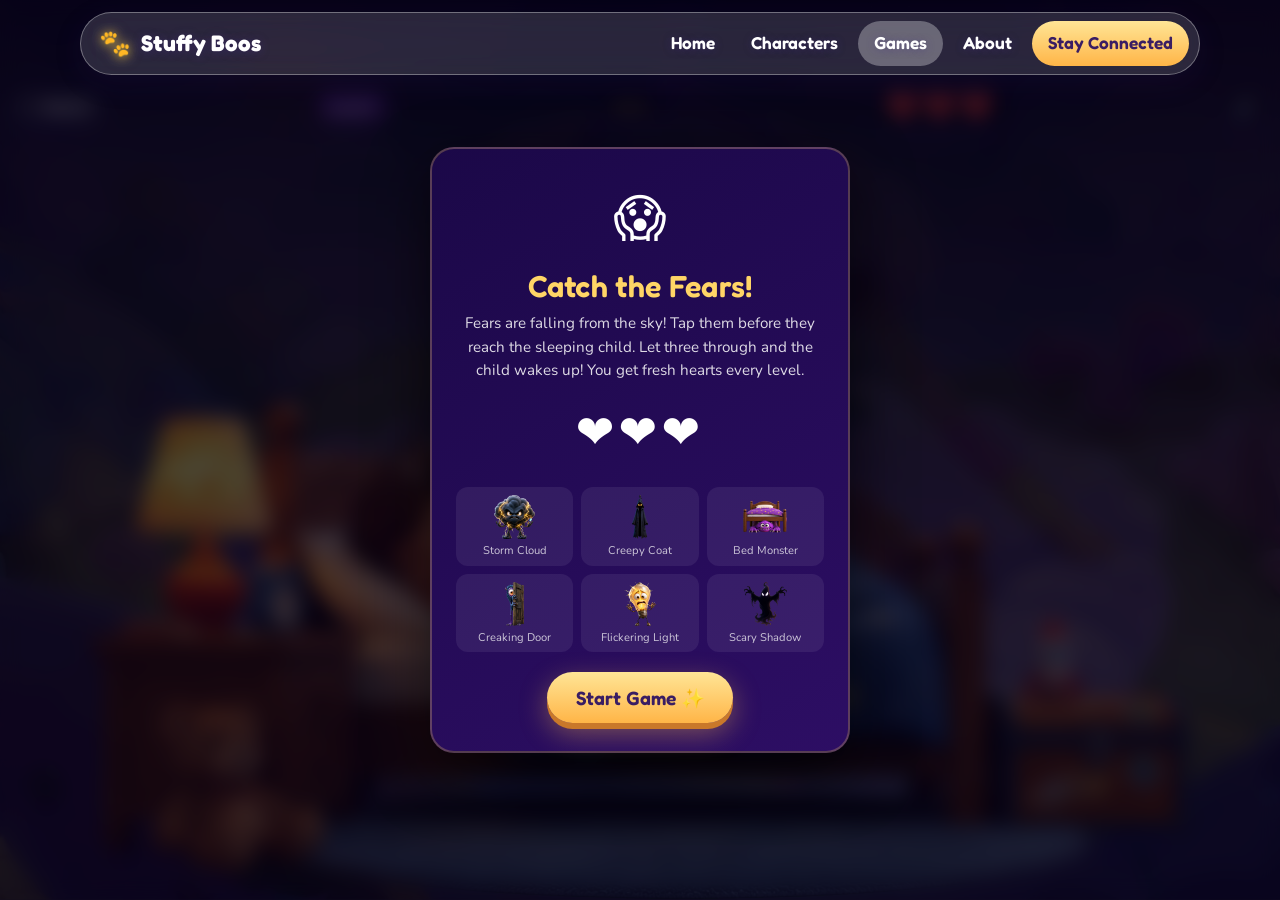
==== catch-the-fears.html @ f47511dc "initial commit" ====
<!doctype html>
<html lang="en">
<head>
  <meta charset="utf-8">
  <meta name="viewport" content="width=device-width, initial-scale=1">
  <title>Catch the Fears — The Stuffy Boos</title>
  <meta name="description" content="Fears are falling from the sky! Tap them before they land on the sleeping child. Five levels of increasing danger — can you protect the child all night?">
  <link rel="preconnect" href="https://fonts.googleapis.com">
  <link rel="preconnect" href="https://fonts.gstatic.com" crossorigin>
  <link href="https://fonts.googleapis.com/css2?family=Fredoka:wght@400;600;700&family=Nunito:wght@400;600;700&display=swap" rel="stylesheet">
  <link rel="stylesheet" href="css/styles.css">
  <style>
  /* ── Game Layout ──────────────────────────────────────────── */
  body.game-page { overflow: hidden; }

  .fear-game {
    position: fixed;
    inset: 0;
    overflow: hidden;
    background: #060016;
    touch-action: none;
    user-select: none;
  }

  /* ── Night-sky background ─────────────────────────────────── */
  .fg-bg {
    position: absolute;
    inset: 0;
    background-image: url('images/pillow-patch-hq.jpg');
    background-size: cover;
    background-position: center bottom;
    opacity: .55;
    z-index: 0;
  }

  .fg-tint {
    position: absolute;
    inset: 0;
    background: linear-gradient(to bottom,
      rgba(6,0,22,.90) 0%,
      rgba(6,0,22,.55) 45%,
      rgba(6,0,22,.20) 70%,
      rgba(6,0,22,.00) 100%);
    z-index: 1;
  }

  /* ── Starfield ────────────────────────────────────────────── */
  #fg-stars {
    position: absolute;
    inset: 0;
    z-index: 2;
    pointer-events: none;
  }

  /* ── Child bed (bottom of screen) ────────────────────────── */
  .fg-child {
    position: absolute;
    bottom: 0;
    left: 50%;
    transform: translateX(-50%);
    width: 100%;
    max-width: 1100px;
    height: auto;
    z-index: 6;
    pointer-events: none;
    transition: opacity .2s;
  }

  .fg-child.shake {
    animation: childShake .55s ease-out;
  }
  @keyframes childShake {
    0%,100% { transform: translateX(-50%); }
    15%     { transform: translateX(calc(-50% - 9px)); }
    35%     { transform: translateX(calc(-50% + 9px)); }
    55%     { transform: translateX(calc(-50% - 6px)); }
    75%     { transform: translateX(calc(-50% + 4px)); }
  }

  /* ── Fear objects ─────────────────────────────────────────── */
  #fg-field {
    position: absolute;
    inset: 0;
    z-index: 8;
    pointer-events: none; /* children get events */
  }

  .fear-obj {
    position: absolute;
    cursor: pointer;
    pointer-events: auto;
    z-index: 9;
    filter: drop-shadow(0 6px 20px rgba(0,0,0,.7));
    transition: none;
    will-change: transform;
  }

  .fear-obj::after {           /* invisible tap zone a little bigger than the picture: near misses count */
    content: "";
    position: absolute;
    inset: -22px;
  }

  .fear-obj img {
    display: block;
    width: 100%;
    height: 100%;
    object-fit: contain;
    pointer-events: none;
    draggable: false;
  }

  .fear-obj.f-caught {
    animation: fCatch .42s ease-out forwards;
    pointer-events: none;
  }
  .fear-obj.f-missed {
    animation: fMiss  .3s  ease-in  forwards;
    pointer-events: none;
  }

  @keyframes fCatch {
    0%   { transform: var(--tx) scale(1) rotate(0deg); opacity:1; }
    45%  { transform: var(--tx) scale(1.65) rotate(18deg); opacity:1; }
    100% { transform: var(--tx) scale(0)  rotate(40deg); opacity:0; }
  }
  @keyframes fMiss {
    0%   { opacity:1; transform: var(--tx) scale(1); }
    100% { opacity:0; transform: var(--tx) scale(1.5); }
  }

  /* ── HUD ──────────────────────────────────────────────────── */
  .fg-hud {
    position: absolute;
    top: 4.9rem; left: 0; right: 0; /* just below the site's menu bar, which would otherwise cover it */
    z-index: 20;
    display: flex;
    align-items: center;
    justify-content: space-between;
    gap: 8px;
    padding: 10px 14px;
    pointer-events: none;
  }
  .fg-hud a,
  .fg-hud button { pointer-events: auto; }

  .hud-pill {
    font-family: 'Fredoka', sans-serif;
    font-size: .9rem;
    font-weight: 600;
    padding: 5px 12px;
    border-radius: 20px;
    border: none;
    cursor: pointer;
    display: inline-flex;
    align-items: center;
    gap: 4px;
    white-space: nowrap;
  }

  .hud-back    { background: rgba(255,255,255,.12); color: #fff; text-decoration:none; }
  .hud-level   { background: rgba(93,33,160,.75);   color: #fff; }
  .hud-score   { background: rgba(0,0,0,.45);       color: #ffd566; }
  .hud-lives   { background: rgba(0,0,0,.35);       color: #fff; letter-spacing:2px; font-size:1.75rem; line-height:1; padding:4px 12px; }
  .hud-sound   { background: rgba(0,0,0,.35);       color: #fff; font-size:1.1rem; padding: 4px 10px; }

  /* ── Overlays ─────────────────────────────────────────────── */
  .fg-overlay {
    position: absolute;
    inset: 0;
    z-index: 30;
    display: flex;
    align-items: center;
    justify-content: center;
    background: rgba(6,0,22,.72);
    backdrop-filter: blur(10px);
    -webkit-backdrop-filter: blur(10px);
  }
  .fg-overlay[hidden] { display: none; }

  .fg-card {
    background: linear-gradient(150deg, #1b0848, #2d0e64);
    border: 2px solid rgba(255,213,102,.25);
    border-radius: 24px;
    padding: 1.75rem 1.5rem;
    max-width: 420px;
    width: calc(100% - 2rem);
    text-align: center;
    color: #fff;
    box-shadow: 0 20px 60px rgba(0,0,0,.6);
  }

  .fg-card .big-icon { font-size: 3.2rem; display: block; margin-bottom: .5rem; }
  .fg-card h1, .fg-card h2 {
    font-family: 'Fredoka', sans-serif;
    font-size: 1.9rem;
    color: #ffd566;
    margin-bottom: .6rem;
    line-height: 1.1;
  }
  .fg-card p {
    font-size: .95rem;
    color: rgba(255,255,255,.85);
    line-height: 1.55;
    margin-bottom: .75rem;
  }
  .fg-card .small { font-size: .82rem; color: #c8a8ff; }

  .fg-card .level-tag {
    display: inline-block;
    font-family: 'Fredoka', sans-serif;
    font-size: .85rem;
    letter-spacing: 2px;
    text-transform: uppercase;
    color: #c8a8ff;
    margin-bottom: .35rem;
  }

  .fg-card .countdown {
    display: block;
    font-family: 'Fredoka', sans-serif;
    font-size: 4.5rem;
    color: #ffd566;
    line-height: 1;
    margin-top: .6rem;
    text-shadow: 0 0 30px rgba(255,213,102,.6);
  }

  .fg-card .lives-row {
    font-size: 2.9rem;
    letter-spacing: 4px;
    margin: .5rem 0 1rem;
  }

  /* Fear grid in start screen */
  .fear-grid {
    display: grid;
    grid-template-columns: repeat(3, 1fr);
    gap: 8px;
    margin: .75rem 0 1.25rem;
  }
  .fear-grid-item {
    background: rgba(255,255,255,.07);
    border-radius: 12px;
    padding: 8px 6px;
    display: flex;
    flex-direction: column;
    align-items: center;
    gap: 5px;
  }
  .fear-grid-item img {
    width: 44px;
    height: 44px;
    object-fit: contain;
  }
  .fear-grid-item span {
    font-size: .7rem;
    color: rgba(255,255,255,.75);
    line-height: 1.2;
  }

  /* ── Miss flash ───────────────────────────────────────────── */
  .fg-miss-flash {
    position: absolute;
    inset: 0;
    background: rgba(255,30,30,.28);
    z-index: 25;
    pointer-events: none;
    animation: missFlash .55s ease-out forwards;
  }
  @keyframes missFlash { from { opacity:1; } to { opacity:0; } }

  /* ── Catch sparkle ────────────────────────────────────────── */
  .fg-sparkle {
    position: absolute;
    pointer-events: none;
    z-index: 18;
    font-size: 1.8rem;
    animation: sparkleUp .75s ease-out forwards;
    transform-origin: 50% 50%;
  }
  @keyframes sparkleUp {
    0%   { transform: translate(-50%,-50%) scale(.4); opacity:1; }
    100% { transform: translate(-50%,-230%) scale(1.3); opacity:0; }
  }

  /* ── Score pop ────────────────────────────────────────────── */
  .fg-score-pop {
    position: absolute;
    pointer-events: none;
    z-index: 18;
    font-family: 'Fredoka', sans-serif;
    font-size: 1.4rem;
    font-weight: 700;
    color: #ffd566;
    text-shadow: 0 2px 8px rgba(0,0,0,.7);
    animation: scorePop .7s ease-out forwards;
    transform-origin: 50% 50%;
    white-space: nowrap;
  }
  @keyframes scorePop {
    0%   { transform: translate(-50%,-50%) scale(.6); opacity:1; }
    50%  { transform: translate(-50%,-100%) scale(1.1); opacity:1; }
    100% { transform: translate(-50%,-180%) scale(.9); opacity:0; }
  }

  /* ── Child's speech bubble ────────────────────────────────── */
  .fg-say {
    position: absolute;
    z-index: 12;
    pointer-events: none;
    max-width: min(240px, 60vw);
    padding: 9px 14px;
    border-radius: 18px;
    background: #fff;
    color: #2b1a4a;
    font-family: 'Fredoka', sans-serif;
    font-weight: 600;
    font-size: clamp(.95rem, 2.4vw, 1.2rem);
    line-height: 1.25;
    box-shadow: 0 8px 24px rgba(0,0,0,.45);
    transform: translate(-30%, -100%) scale(.6);
    transform-origin: 30% 100%;
    opacity: 0;
    transition: opacity .2s, transform .25s cubic-bezier(.3,1.6,.5,1);
  }
  .fg-say::after {            /* little tail pointing down at the child */
    content: "";
    position: absolute;
    left: 26%;
    bottom: -8px;
    width: 16px; height: 16px;
    background: inherit;
    transform: rotate(45deg);
  }
  .fg-say.on { opacity: 1; transform: translate(-30%, -100%) scale(1); }
  .fg-say.worried { background: #ffe1e6; color: #7a1030; }

  /* ── Responsive tweaks ────────────────────────────────────── */
  @media (max-width: 480px) {
    .fg-card h1, .fg-card h2 { font-size: 1.55rem; }
    .fear-grid { grid-template-columns: repeat(3,1fr); }
    .hud-lives { font-size: 1.45rem; padding: 3px 9px; }
  }
  </style>
</head>
<body class="home game-page night">
  <a class="skip-link" href="#main">Skip to content</a>

  <header class="site-header">
    <div class="header-inner">
      <a class="logo" href="index.html" aria-label="The Stuffy Boos home">
        <span class="logo-mark" aria-hidden="true">🐾</span>
        Stuffy Boos
      </a>
      <button class="nav-toggle" aria-label="Menu" aria-expanded="false" aria-controls="nav">☰</button>
      <nav class="nav" id="nav" aria-label="Main">
        <a href="index.html">Home</a>
        <a href="characters.html">Characters</a>
        <a href="games.html" aria-current="page">Games</a>
        <a href="about.html">About</a>
        <a href="stay-connected.html" class="nav-cta">Stay Connected</a>
      </nav>
    </div>
  </header>

  <main id="main">
    <div class="fear-game" id="fg" aria-label="Catch the Fears game">

      <!-- Background -->
      <div class="fg-bg" aria-hidden="true"></div>
      <div class="fg-tint" aria-hidden="true"></div>
      <canvas id="fg-stars" aria-hidden="true"></canvas>

      <!-- Falling fears land here -->
      <div id="fg-field" aria-hidden="true"></div>

      <!-- Sleeping child -->
      <img class="fg-child" id="fg-child"
           src="images/fears-game/child1.webp"
           alt="" aria-hidden="true">

      <!-- The child's speech bubble (reactions) -->
      <div class="fg-say" id="fg-say" role="status" aria-live="polite"></div>

      <!-- HUD -->
      <div class="fg-hud" id="fg-hud">
        <a class="hud-pill hud-back" href="games.html">← <span class="hide-sm">Games</span></a>
        <span class="hud-pill hud-level" id="hud-level">Level 1</span>
        <span class="hud-pill hud-score" id="hud-score">0 / 8</span>
        <span class="hud-pill hud-lives" id="hud-lives">❤️❤️❤️</span>
        <button class="hud-pill hud-sound" id="hud-sound" type="button" aria-pressed="false" aria-label="Sound on. Tap to mute">🔊</button>
      </div>

      <!-- ── START SCREEN ─────────────────────────────────── -->
      <div class="fg-overlay" id="ov-start">
        <div class="fg-card">
          <span class="big-icon">😱</span>
          <h1>Catch the Fears!</h1>
          <p>Fears are falling from the sky! Tap them before they reach the sleeping child. Let three through and the child wakes up! You get fresh hearts every level.</p>
          <div class="lives-row">❤️❤️❤️</div>
          <div class="fear-grid" id="start-grid">
            <!-- populated by JS -->
          </div>
          <button class="btn btn-pink" id="btn-start" type="button">Start Game ✨</button>
        </div>
      </div>

      <!-- ── LEVEL INTRO ──────────────────────────────────── -->
      <div class="fg-overlay" id="ov-level" hidden>
        <div class="fg-card">
          <span class="level-tag" id="lv-tag">Level 1</span>
          <h2 id="lv-goal">Catch 8 Fears!</h2>
          <p id="lv-tip"></p>
          <span class="countdown" id="lv-count" aria-live="polite">3</span>
        </div>
      </div>

      <!-- ── LEVEL PASS ───────────────────────────────────── -->
      <div class="fg-overlay" id="ov-pass" hidden>
        <div class="fg-card" role="status" aria-live="polite">
          <span class="big-icon">⭐</span>
          <h2>Level Complete!</h2>
          <p>You caught <strong id="pass-n">0</strong> fears and kept the child safe!</p>
          <button class="btn btn-pink" id="btn-next" type="button">Next Level ➜</button>
        </div>
      </div>

      <!-- ── GAME OVER ────────────────────────────────────── -->
      <div class="fg-overlay" id="ov-over" hidden>
        <div class="fg-card" role="status" aria-live="polite">
          <span class="big-icon">😨</span>
          <h2>The Child Woke Up!</h2>
          <p>Too many fears got through. You made it to <strong id="go-lvl">Level 1</strong> and caught <strong id="go-n">0</strong> fears total.</p>
          <button class="btn btn-pink" id="btn-retry" type="button">Try Again</button>
        </div>
      </div>

      <!-- ── WIN ─────────────────────────────────────────── -->
      <div class="fg-overlay" id="ov-win" hidden>
        <div class="fg-card" role="status" aria-live="polite">
          <span class="big-icon">🌟</span>
          <h2>You're a Stuffy Boos Hero!</h2>
          <p>You caught every fear and kept the child safe all night!</p>
          <p class="small"><strong id="win-total">0</strong> fears caught across all 5 levels</p>
          <button class="btn btn-pink" id="btn-replay" type="button">Play Again 🌟</button>
        </div>
      </div>

    </div><!-- /fear-game -->
  </main>

  <script src="js/main.js"></script>
  <script>
  /* ═══════════════════════════════════════════════════════════════
     CATCH THE FEARS — Game Engine
  ═══════════════════════════════════════════════════════════════ */

  // ── Config ─────────────────────────────────────────────────────
  const FEARS = [
    { id:'storm',       src:'images/fears-game/storm.webp',       label:'Storm Cloud' },
    { id:'clothes',     src:'images/fears-game/clothes.webp',     label:'Creepy Coat' },
    { id:'bed-monster', src:'images/fears-game/bed-monster.webp', label:'Bed Monster' },
    { id:'door',        src:'images/fears-game/door.webp',        label:'Creaking Door' },
    { id:'lightbulb',   src:'images/fears-game/lightbulb.webp',   label:'Flickering Light' },
    { id:'shadow',      src:'images/fears-game/shadow.webp',      label:'Scary Shadow' },
  ];

  // Child state images: index 0 = peaceful (3 lives), 3 = scared/awake (0 lives)
  const CHILD_IMGS = [
    'images/fears-game/child1.webp',
    'images/fears-game/child2.webp',
    'images/fears-game/child3.webp',
    'images/fears-game/child4.webp',
  ];

  const LEVELS = [
    // Gentle enough for little ones: slow falls, never too many at once, short goals
    { num:1, goal:6,  concurrent:2, fallMs:4600, spawnMs:1600, tip:'Here they come — tap them before they reach the bed!' },
    { num:2, goal:8,  concurrent:2, fallMs:4200, spawnMs:1450, tip:'Watch out — some of them wiggle!' },
    { num:3, goal:10, concurrent:2, fallMs:3800, spawnMs:1300, tip:'You\'re doing great! Keep tapping!' },
    { num:4, goal:12, concurrent:3, fallMs:3400, spawnMs:1200, tip:'Three fears at once now. You can do it!' },
    { num:5, goal:15, concurrent:3, fallMs:3100, spawnMs:1100, tip:'Last level! Keep the child safe all night!' },
  ];

  // ── State ───────────────────────────────────────────────────────
  let lives       = 3;
  let lvIdx       = 0;    // current LEVELS index
  let caught      = 0;    // caught this level
  let totalCaught = 0;
  let active      = [];   // currently falling fear objects
  let spawnTmr    = null;
  let running     = false;

  // ── DOM ─────────────────────────────────────────────────────────
  const fg        = document.getElementById('fg');
  const field     = document.getElementById('fg-field');
  const childImg  = document.getElementById('fg-child');
  const hudLvl    = document.getElementById('hud-level');
  const hudSco    = document.getElementById('hud-score');
  const hudLiv    = document.getElementById('hud-lives');

  const ovStart  = document.getElementById('ov-start');
  const ovLevel  = document.getElementById('ov-level');
  const ovPass   = document.getElementById('ov-pass');
  const ovOver   = document.getElementById('ov-over');
  const ovWin    = document.getElementById('ov-win');

  // ── Preload images ──────────────────────────────────────────────
  [...CHILD_IMGS, ...FEARS.map(f=>f.src)].forEach(src => {
    const img = new Image(); img.src = src;
  });

  // ── Fear legend grid ────────────────────────────────────────────
  const grid = document.getElementById('start-grid');
  FEARS.forEach(f => {
    const div = document.createElement('div');
    div.className = 'fear-grid-item';
    div.innerHTML = `<img src="${f.src}" alt=""><span>${f.label}</span>`;
    grid.appendChild(div);
  });

  // ── Landing Y ──────────────────────────────────────────────────
  // Dynamically calculated once child image loads (top of the bed).
  let landingY = null;

  function calcLanding() {
    const aRect = fg.getBoundingClientRect();
    const cRect = childImg.getBoundingClientRect();
    // Top of the visible bed is roughly 22% down the child image
    landingY = (cRect.top - aRect.top) + cRect.height * 0.22;
    // Clamp: never past 75% of screen height
    landingY = Math.min(landingY, aRect.height * 0.75);
  }

  // The bed itself (headboard to footboard) runs from about 16% to 81% across the
  // child image; the nightstand and toy chest sit either side of it. Fears only
  // fall within this strip, measured fresh each time so it follows the layout.
  const BED_LEFT = 0.17, BED_RIGHT = 0.80;
  function bedBounds() {
    const aRect = fg.getBoundingClientRect();
    const cRect = childImg.getBoundingClientRect();
    const left  = cRect.left - aRect.left;
    return { left: left + cRect.width * BED_LEFT, right: left + cRect.width * BED_RIGHT };
  }

  childImg.addEventListener('load', calcLanding, { once: true });
  window.addEventListener('resize', calcLanding);

  // ── HUD helpers ─────────────────────────────────────────────────
  function updateHUD() {
    const lvl = LEVELS[lvIdx];
    hudLvl.textContent = `Level ${lvl.num}`;
    hudSco.textContent = `${caught} / ${lvl.goal}`;
    hudLiv.textContent = '❤️'.repeat(lives) + '🖤'.repeat(3 - lives);
  }

  function setChildState() {
    const idx = Math.max(0, Math.min(3, 3 - lives));
    childImg.src = CHILD_IMGS[idx];
  }

  // ── Spawn ────────────────────────────────────────────────────────
  function scheduleSpawn() {
    if (!running) return;
    const lvl  = LEVELS[lvIdx];
    const cnt  = active.length;
    if (cnt < lvl.concurrent) spawnFear();
    const jitter = (Math.random() - .5) * 350;
    spawnTmr = setTimeout(scheduleSpawn, lvl.spawnMs + jitter);
  }

  function spawnFear() {
    const lvl     = LEVELS[lvIdx];
    const fearDef = FEARS[Math.floor(Math.random() * FEARS.length)];
    const aW      = fg.offsetWidth;
    const bed     = bedBounds();
    const bedW    = bed.right - bed.left;
    // big enough to spot and tap easily, but never wider than half the bed
    const sz      = Math.round(Math.min(clamp(aW * 0.15, 95, 150), bedW * 0.5));
    const minX    = bed.left, maxX = bed.left + Math.max(0, bedW - sz);
    const x       = rnd(minX, maxX);

    // Each fear takes its own way down: a gentle drift across the bed, a zig-zag,
    // or a big swooping curve. It always stays over the bed and lands on it.
    const style = pickLine(['drift', 'zigzag', 'swoop']);
    const path = {
      x1: rnd(minX, maxX),                                   // where it ends up
      minX, maxX,
      amp: style === 'zigzag' ? rnd(0.05, 0.09) * bedW
         : style === 'swoop'  ? rnd(0.12, 0.20) * bedW * (Math.random() < .5 ? -1 : 1)
         :                      rnd(0.02, 0.04) * bedW,
      waves: style === 'zigzag' ? rnd(1.4, 2.2) : rnd(0.8, 1.2),
      phase: Math.random() * Math.PI * 2,
      style,
    };

    const el = document.createElement('div');
    el.className = 'fear-obj';
    el.style.cssText = `width:${sz}px; height:${sz}px; left:${x}px; top:${-sz * 1.3}px; --tx:translateX(0)`;
    el.innerHTML = `<img src="${fearDef.src}" alt="${fearDef.label}" draggable="false">`;
    field.appendChild(el);

    const obj = {
      el,
      x,
      sz,
      path,
      prevX: x,
      tilt: 0,
      startT: performance.now(),
      fallMs: lvl.fallMs + (Math.random() - .5) * 300,
      caught: false,
      missed: false,
      raf: null,
    };
    active.push(obj);

    el.addEventListener('pointerdown', e => { e.preventDefault(); tap(obj); }, { passive: false, once: true });
    animObj(obj);
    SFX.whoosh();
  }

  function animObj(obj) {
    if (!obj.el.isConnected) return;

    function tick(now) {
      if (obj.caught || obj.missed) return;
      if (hiddenAt !== null) { obj.raf = requestAnimationFrame(tick); return; } // paused: stay put
      const lY = landingY ?? fg.offsetHeight * 0.62;

      const elapsed  = now - obj.startT;
      const progress = Math.min(elapsed / obj.fallMs, 1);

      // Ease-in fall (gravity feel)
      const ease = progress * progress;
      const startY = -(obj.sz * 1.3);
      const y = startY + (lY - startY) * ease;

      // Sideways path: ease from start to end, plus the fear's own wiggle or swoop
      const pth   = obj.path;
      const along = progress * progress * (3 - 2 * progress);
      const extra = pth.style === 'swoop'
        ? pth.amp * Math.sin(Math.PI * progress)                         // one big arc
        : pth.amp * Math.sin(2 * Math.PI * pth.waves * progress + pth.phase) * (1 - progress * 0.5);
      const xNow  = clamp(obj.x + (pth.x1 - obj.x) * along + extra, pth.minX, pth.maxX);
      // lean into the direction it's moving
      obj.tilt += (clamp((xNow - obj.prevX) * 3, -24, 24) - obj.tilt) * 0.15;
      obj.prevX = xNow;

      const t = `translate(${xNow - obj.x}px, ${y - startY}px) rotate(${obj.tilt.toFixed(1)}deg)`;
      obj.el.style.transform = t;
      obj.el.style.setProperty('--tx', t);

      if (progress >= 1) { miss(obj); return; }
      obj.raf = requestAnimationFrame(tick);
    }
    obj.raf = requestAnimationFrame(tick);
  }

  // ── Tap ──────────────────────────────────────────────────────────
  function tap(obj) {
    if (obj.caught || obj.missed) return;
    obj.caught = true;
    cancelAnimationFrame(obj.raf);
    active = active.filter(o => o !== obj);

    obj.el.classList.add('f-caught');
    const rect = obj.el.getBoundingClientRect();
    const aRect = fg.getBoundingClientRect();
    const cx = rect.left - aRect.left + rect.width  / 2;
    const cy = rect.top  - aRect.top  + rect.height / 2;
    addSparkle(cx, cy);
    addScorePop(cx, cy - 20);

    setTimeout(() => obj.el.remove(), 420);

    caught++;
    totalCaught++;
    updateHUD();
    SFX.catch();
    if (caught < LEVELS[lvIdx].goal) maybeSay(CALM);

    if (caught >= LEVELS[lvIdx].goal) {
      levelDone();
    }
  }

  // ── Miss ─────────────────────────────────────────────────────────
  function miss(obj) {
    if (obj.caught || obj.missed) return;
    obj.missed = true;
    cancelAnimationFrame(obj.raf);
    active = active.filter(o => o !== obj);

    obj.el.classList.add('f-missed');
    setTimeout(() => obj.el.remove(), 300);

    lives = Math.max(0, lives - 1);
    updateHUD();
    setChildState();
    flashMiss();
    shakeChild();
    SFX.miss();
    say(pickLine(WORRIED[lives]), lives > 0 ? 2000 : 2600, true);

    if (lives <= 0) { gameOver(); }
  }

  // ── Level done ───────────────────────────────────────────────────
  function levelDone() {
    running = false;
    clearTimeout(spawnTmr);
    killActive();

    say(pickLine(THANKS), 1600);
    if (lvIdx >= LEVELS.length - 1) {
      SFX.win();
      setTimeout(() => {
        document.getElementById('win-total').textContent = `${totalCaught} fears`;
        ovWin.hidden = false;
      }, 500);
    } else {
      SFX.pass();
      setTimeout(() => {
        document.getElementById('pass-n').textContent = caught;
        ovPass.hidden = false;
      }, 500);
    }
  }

  // ── Game over ────────────────────────────────────────────────────
  function gameOver() {
    running = false;
    clearTimeout(spawnTmr);
    killActive();
    childImg.src = CHILD_IMGS[3]; // scared/awake
    SFX.over();

    setTimeout(() => {
      document.getElementById('go-lvl').textContent = `Level ${LEVELS[lvIdx].num}`;
      document.getElementById('go-n').textContent   = `${totalCaught} fears`;
      ovOver.hidden = false;
    }, 700);
  }

  function killActive() {
    active.forEach(o => { cancelAnimationFrame(o.raf); o.el.remove(); });
    active = [];
  }

  // ── Start level ──────────────────────────────────────────────────
  function startLevel() {
    caught = 0;
    lives = 3;            // every level starts with full hearts and a sleeping child
    running = false;
    killActive();
    setChildState();
    updateHUD();

    const lvl = LEVELS[lvIdx];
    document.getElementById('lv-tag').textContent  = `Level ${lvl.num}`;
    document.getElementById('lv-goal').textContent = `Catch ${lvl.goal} Fears!`;
    document.getElementById('lv-tip').textContent  = lvl.tip;
    ovLevel.hidden = false;

    let n = 3;
    const cEl = document.getElementById('lv-count');
    cEl.textContent = n;
    SFX.count();

    const iv = setInterval(() => {
      n--;
      if (n <= 0) {
        clearInterval(iv);
        SFX.go();
        ovLevel.hidden = true;
        if (!landingY) calcLanding();
        running = true;
        say(pickLine(BEDTIME), 1800);
        scheduleSpawn();
      } else {
        cEl.textContent = n;
        SFX.count();
      }
    }, 1000);
  }

  // ── Buttons ──────────────────────────────────────────────────────
  document.getElementById('btn-start').addEventListener('click', () => {
    sndInit();
    ovStart.hidden = true;
    lives = 3; lvIdx = 0; totalCaught = 0;
    setChildState(); updateHUD();
    startLevel();
  });

  document.getElementById('btn-next').addEventListener('click', () => {
    sndInit();
    ovPass.hidden = true;
    lvIdx++;
    startLevel();
  });

  document.getElementById('btn-retry').addEventListener('click', () => {
    sndInit();
    ovOver.hidden = true;
    lives = 3; lvIdx = 0; totalCaught = 0;
    setChildState(); updateHUD();
    startLevel();
  });

  document.getElementById('btn-replay').addEventListener('click', () => {
    sndInit();
    ovWin.hidden = true;
    lives = 3; lvIdx = 0; totalCaught = 0;
    setChildState(); updateHUD();
    startLevel();
  });

  // ── Sound (all synthesised with Web Audio, no files) ───────────────
  let sndCtx = null;
  let muted  = false;
  const soundBtn = document.getElementById('hud-sound');

  function sndInit() {
    const AC = window.AudioContext || window.webkitAudioContext;
    if (!AC) return;
    if (!sndCtx) sndCtx = new AC();
    if (sndCtx.state === 'suspended') sndCtx.resume();
    startLullaby();
  }
  // one soft note: frequency, start (seconds from now or an absolute time), length, volume
  function tone(freq, at, dur, vol, type = 'triangle', slideTo = 0, absolute = false) {
    if (!sndCtx || muted) return;
    const t = absolute ? at : sndCtx.currentTime + at;
    const osc = sndCtx.createOscillator(), gain = sndCtx.createGain();
    osc.type = type;
    osc.frequency.setValueAtTime(freq, t);
    if (slideTo) osc.frequency.exponentialRampToValueAtTime(slideTo, t + dur);
    gain.gain.setValueAtTime(0.0001, t);
    gain.gain.linearRampToValueAtTime(vol, t + 0.015);
    gain.gain.exponentialRampToValueAtTime(0.0001, t + dur);
    osc.connect(gain).connect(sndCtx.destination);
    osc.start(t); osc.stop(t + dur + 0.05);
  }
  // a short breath of filtered noise, for the whoosh of a fear swooping in
  function noise(dur, vol, from, to) {
    if (!sndCtx || muted) return;
    const len = Math.floor(sndCtx.sampleRate * dur);
    const buf = sndCtx.createBuffer(1, len, sndCtx.sampleRate);
    const d = buf.getChannelData(0);
    for (let i = 0; i < len; i++) d[i] = (Math.random() * 2 - 1) * Math.sin(Math.PI * i / len);
    const src = sndCtx.createBufferSource(), bp = sndCtx.createBiquadFilter(), g = sndCtx.createGain();
    bp.type = 'bandpass'; bp.Q.value = 1.2;
    bp.frequency.setValueAtTime(from, sndCtx.currentTime);
    bp.frequency.exponentialRampToValueAtTime(to, sndCtx.currentTime + dur);
    g.gain.value = vol;
    src.buffer = buf; src.connect(bp).connect(g).connect(sndCtx.destination); src.start();
  }
  const NOTES = [523.25, 587.33, 659.25, 783.99, 880]; // C major pentatonic: always sounds happy
  const SFX = {
    whoosh: () => noise(0.45, 0.10, 1400, 380),
    catch() { const f = pickLine(NOTES); tone(f, 0, .25, .13); tone(f * 1.5, .06, .3, .10); tone(f * 3, .06, .2, .03, 'sine'); },
    miss()  { tone(196, 0, .35, .2, 'sine', 98); tone(155.56, .1, .5, .12, 'triangle', 92); },
    count() { tone(659.25, 0, .15, .09); },
    go()    { tone(1046.5, 0, .35, .1); tone(1318.5, .05, .35, .06); },
    pass()  { [523.25, 659.25, 783.99, 1046.5].forEach((f, i) => { tone(f, i * .12, .45, .11); tone(f * 2, i * .12, .25, .03, 'sine'); }); },
    win()   { [523.25, 659.25, 783.99, 1046.5, 783.99, 1046.5, 1318.5].forEach((f, i) => { const at = i * .13 + (i > 3 ? .12 : 0); tone(f, at, i === 6 ? 1.1 : .45, .12); tone(f * 2, at, .3, .03, 'sine'); }); },
    over()  { [392, 349.23, 311.13, 261.63].forEach((f, i) => tone(f, i * .24, .55, .1)); },
  };

  // A quiet music-box lullaby underneath (an original little tune), looping
  const LULLABY = [
    [659.25,1],[783.99,1],[880,2],[783.99,1],[659.25,1],[587.33,2],
    [523.25,1],[587.33,1],[659.25,1],[587.33,1],[523.25,4],
    [659.25,1],[783.99,1],[1046.5,2],[880,1],[783.99,1],[659.25,2],
    [587.33,1],[659.25,1],[587.33,1],[493.88,1],[523.25,4],
  ];
  const BEAT = 0.42;
  let lullabyTmr = null, lullabyAt = 0, lullabyI = 0;
  function startLullaby() {
    if (lullabyTmr || !sndCtx) return;
    lullabyAt = sndCtx.currentTime + 0.3;
    lullabyTmr = setInterval(() => {
      while (lullabyAt < sndCtx.currentTime + 0.5) {          // schedule a little ahead
        const [f, beats] = LULLABY[lullabyI++ % LULLABY.length];
        tone(f, lullabyAt, beats * BEAT * 1.6, .035, 'sine', 0, true);
        tone(f * 2, lullabyAt, beats * BEAT, .012, 'sine', 0, true);  // music-box shimmer
        lullabyAt += beats * BEAT;
      }
    }, 150);
  }

  soundBtn.addEventListener('click', () => {
    muted = !muted;
    soundBtn.textContent = muted ? '🔇' : '🔊';
    soundBtn.setAttribute('aria-pressed', String(muted));
    soundBtn.setAttribute('aria-label', muted ? 'Sound off. Tap to unmute' : 'Sound on. Tap to mute');
    if (!muted) sndInit();
  });
  // Pause when the page is hidden (switching apps or tabs), so fears don't all land
  // the moment a child comes back: everything carries on exactly where it left off.
  let hiddenAt = null;
  document.addEventListener('visibilitychange', () => {
    if (document.hidden) {
      hiddenAt = performance.now();
      clearTimeout(spawnTmr);
      if (sndCtx) sndCtx.suspend();
    } else {
      if (hiddenAt !== null) {
        const gap = performance.now() - hiddenAt;
        active.forEach(o => { o.startT += gap; });
        hiddenAt = null;
        if (running) scheduleSpawn();
      }
      if (sndCtx) sndCtx.resume();
    }
  });

  // ── The child's reactions ─────────────────────────────────────────
  const BEDTIME = ['Night night… 😴', 'So sleepy… 💤', 'Keep me safe, okay? 🧸'];
  const CALM    = ['Zzz… phew 💤', 'Mmm… so cosy…', 'Snuggly and safe! 🧸', 'Sweet dreams… 🌙', 'Zzz… thank you…'];
  // by lives left after a fear gets through
  const WORRIED = [
    ['AAAH! I\'m awake! 😱', 'Mummy! Daddy! 😭'],
    ['I\'m really scared… 😟', 'Please help me! 😰'],
    ['Huh? What was that?! 😮', 'Wh-who\'s there? 😯'],
  ];
  const THANKS  = ['Thank you for keeping me safe! 💖', 'Yay! I feel all cosy now! 🥰', 'Best sleep ever! 🌟'];

  const sayEl = document.getElementById('fg-say');
  let sayTmr = null, lastSay = 0;
  const pickLine = (list) => list[Math.floor(Math.random() * list.length)]; // (main.js already has a 'pick')

  // Show a bubble just above the child's head (about a third of the way across the bed image)
  function say(text, ms = 1800, worried = false) {
    const aRect = fg.getBoundingClientRect();
    const cRect = childImg.getBoundingClientRect();
    sayEl.textContent = text;
    sayEl.classList.toggle('worried', worried);
    sayEl.style.left = (cRect.left - aRect.left + cRect.width * 0.34) + 'px';
    sayEl.style.top  = (cRect.top  - aRect.top  + cRect.height * 0.04) + 'px';
    sayEl.classList.add('on');
    lastSay = performance.now();
    clearTimeout(sayTmr);
    sayTmr = setTimeout(() => sayEl.classList.remove('on'), ms);
  }
  // Calm murmurs now and then, not on every catch, and never over a worried line
  function maybeSay(list) {
    if (performance.now() - lastSay < 2200 || Math.random() > 0.45) return;
    say(pickLine(list), 1500);
  }

  // ── Visual effects ────────────────────────────────────────────────
  function flashMiss() {
    const div = document.createElement('div');
    div.className = 'fg-miss-flash';
    fg.appendChild(div);
    setTimeout(() => div.remove(), 560);
  }

  function shakeChild() {
    childImg.classList.remove('shake');
    void childImg.offsetWidth;
    childImg.classList.add('shake');
    childImg.addEventListener('animationend', () => childImg.classList.remove('shake'), { once: true });
  }

  function addSparkle(x, y) {
    const icons = ['✨','💫','⭐','🌟','💥'];
    const el = document.createElement('div');
    el.className = 'fg-sparkle';
    el.textContent = icons[Math.floor(Math.random() * icons.length)];
    el.style.left = x + 'px';
    el.style.top  = y + 'px';
    fg.appendChild(el);
    setTimeout(() => el.remove(), 750);
  }

  function addScorePop(x, y) {
    const el = document.createElement('div');
    el.className = 'fg-score-pop';
    el.textContent = '+1 ✨';
    el.style.left = x + 'px';
    el.style.top  = y + 'px';
    fg.appendChild(el);
    setTimeout(() => el.remove(), 700);
  }

  // ── Starfield ─────────────────────────────────────────────────────
  (function () {
    const cv = document.getElementById('fg-stars');
    const cx = cv.getContext('2d');
    let W, H, stars = [], shots = [], t = 0;

    function resize() { W = cv.width = innerWidth; H = cv.height = innerHeight; }
    function mkStar() {
      return {
        x:     Math.random() * W,
        y:     Math.random() * H * .68,
        r:     Math.pow(Math.random(), 1.7) * 2 + .15,
        a0:    Math.random() * .5 + .22,
        spd:   Math.random() * .014 + .004,
        phi:   Math.random() * Math.PI * 2,
        drift: (Math.random() - .5) * .035,
        warm:  Math.random() > .72,
      };
    }
    function init() { stars = Array.from({length:220}, mkStar); }

    function frame(now) {
      cx.clearRect(0, 0, W, H); t++;

      for (const s of stars) {
        s.x += s.drift;
        if (s.x < 0) s.x = W; if (s.x > W) s.x = 0;
        const a = s.a0 * (.42 + .58 * Math.sin(t * s.spd + s.phi));
        if (s.r > 1.0) {
          const R = s.r * 5;
          const g = cx.createRadialGradient(s.x, s.y, 0, s.x, s.y, R);
          g.addColorStop(0, s.warm ? `rgba(255,218,130,${a*.36})` : `rgba(195,185,255,${a*.28})`);
          g.addColorStop(1, 'rgba(0,0,0,0)');
          cx.beginPath(); cx.arc(s.x, s.y, R, 0, Math.PI*2);
          cx.fillStyle = g; cx.fill();
        }
        cx.beginPath(); cx.arc(s.x, s.y, s.r, 0, Math.PI*2);
        cx.fillStyle = s.warm ? `rgba(255,218,130,${a})` : `rgba(222,215,255,${a})`;
        cx.fill();
      }

      // Shooting stars
      if (Math.random() < .0009)
        shots.push({ x:80+Math.random()*W*.6, y:10+Math.random()*H*.3,
                     vx:8+Math.random()*5, vy:3+Math.random()*2, a:1 });
      for (let i = shots.length-1; i >= 0; i--) {
        const sh = shots[i];
        const g = cx.createLinearGradient(sh.x-sh.vx*9, sh.y-sh.vy*9, sh.x, sh.y);
        g.addColorStop(0, 'rgba(255,240,180,0)');
        g.addColorStop(1, `rgba(255,240,180,${sh.a})`);
        cx.beginPath();
        cx.moveTo(sh.x-sh.vx*9, sh.y-sh.vy*9); cx.lineTo(sh.x, sh.y);
        cx.strokeStyle = g; cx.lineWidth = 1.5; cx.stroke();
        sh.x += sh.vx; sh.y += sh.vy; sh.a -= .022;
        if (sh.a <= 0 || sh.x > W+60 || sh.y > H) shots.splice(i,1);
      }
      requestAnimationFrame(frame);
    }

    window.addEventListener('resize', () => { resize(); init(); });
    resize(); init(); requestAnimationFrame(frame);
  }());

  // ── Util ──────────────────────────────────────────────────────────
  function clamp(v, lo, hi) { return Math.max(lo, Math.min(hi, v)); }
  function rnd(a, b) { return a + Math.random() * (b - a); } // (main.js already has a 'rand')

  // Initial HUD
  updateHUD();
  </script>
</body>
</html>
---- css/styles.css ----
/* ==========================================================
   The Stuffy Boos — styles
   Palette pulled from the Pillow Patch art, turned up a notch:
   bold purples, bright pinks, warm golds, blues and greens.
   Change colours in :root to retheme.
   ========================================================== */

:root {
  --ink: #34206b;
  --ink-soft: #5e4a8f;
  --purple: #8b5cf6;
  --purple-deep: #5b2fd6;
  --pink: #ff7ec2;
  --pink-soft: #ffcde6;
  --blue: #5cbcff;
  --blue-soft: #cbe9ff;
  --green: #6fdc9a;
  --green-soft: #c9f3d9;
  --lilac-soft: #e1d4ff;
  --sun: #ffcc3d;
  --white: #fff;

  --font-display: "Fredoka", "Nunito", system-ui, sans-serif;
  --font-body: "Nunito", system-ui, sans-serif;

  --radius: 28px;
  --shadow: 0 10px 30px rgba(91, 47, 214, 0.16);
  --shadow-pop: 0 6px 0 rgba(91, 47, 214, 0.28);
  --gutter: clamp(1rem, 4vw, 2rem);
  --max: 1120px;
}

*, *::before, *::after { box-sizing: border-box; }
html { scroll-behavior: smooth; }

body {
  margin: 0;
  font-family: var(--font-body);
  font-size: 1.125rem;
  line-height: 1.65;
  color: var(--ink);
  background:
    radial-gradient(circle at 12% 8%, var(--pink-soft) 0, transparent 38%),
    radial-gradient(circle at 92% 20%, var(--blue-soft) 0, transparent 40%),
    radial-gradient(circle at 50% 100%, var(--green-soft) 0, transparent 45%),
    #f6f0ff;
  background-attachment: fixed;
  overflow-x: hidden;
}

img { max-width: 100%; display: block; }
a { color: var(--purple-deep); }

h1, h2, h3 {
  font-family: var(--font-display);
  font-weight: 600;
  line-height: 1.15;
  margin: 0 0 0.5em;
  letter-spacing: 0.01em;
}
h1 { font-size: clamp(2.6rem, 8vw, 4.8rem); }
h2 { font-size: clamp(1.9rem, 5vw, 3rem); }
h3 { font-size: 1.4rem; }
p { margin: 0 0 1em; }

.wrap { width: min(100% - 2 * var(--gutter), var(--max)); margin-inline: auto; }
.section { padding-block: clamp(3rem, 8vw, 5.5rem); position: relative; }
.center { text-align: center; }
.lede { font-size: 1.25rem; color: var(--ink-soft); max-width: 36em; }
.center .lede { margin-inline: auto; }

.skip-link {
  position: absolute; left: -999px; top: 0.5rem; z-index: 100;
  background: var(--white); padding: 0.6rem 1rem; border-radius: 999px;
}
.skip-link:focus { left: 0.5rem; }

:focus-visible { outline: 4px solid var(--purple-deep); outline-offset: 3px; border-radius: 12px; }

/* ---------- Header ---------- */
.site-header {
  position: sticky; top: 0; z-index: 50;
  padding: 0.75rem var(--gutter);
}
.header-inner {
  max-width: var(--max); margin-inline: auto;
  display: flex; align-items: center; justify-content: space-between; gap: 1rem;
  background: rgba(255, 255, 255, 0.88);
  backdrop-filter: blur(10px);
  border-radius: 999px;
  padding: 0.5rem 0.6rem 0.5rem 1.1rem;
  box-shadow: var(--shadow);
}
.logo {
  display: flex; align-items: center; gap: 0.5rem;
  font-family: var(--font-display); font-weight: 700; font-size: 1.4rem;
  color: var(--purple-deep); text-decoration: none; white-space: nowrap;
}
.logo-mark { font-size: 1.6rem; line-height: 1; flex: none; margin-right: 0.15rem; }

.nav-toggle {
  display: none; border: 0; cursor: pointer;
  background: var(--lilac-soft); color: var(--purple-deep);
  width: 2.8rem; height: 2.8rem; border-radius: 50%; font-size: 1.4rem;
}
.nav { display: flex; gap: 0.25rem; align-items: center; }
.nav a {
  font-family: var(--font-display); font-weight: 600; font-size: 1.08rem;
  text-decoration: none; color: var(--ink);
  padding: 0.5rem 1rem; border-radius: 999px;
  transition: background 0.2s, transform 0.2s;
}
.nav a:hover { background: var(--lilac-soft); transform: translateY(-2px); }
.nav a[aria-current="page"] { background: var(--purple); color: var(--white); }
.nav a.nav-cta { background: var(--pink); color: var(--ink); }
.nav a.nav-cta:hover { background: var(--pink-soft); }

@media (max-width: 800px) {
  .nav-toggle { display: block; }
  .header-inner { flex-wrap: wrap; border-radius: 28px; }
  .nav {
    display: none; flex-direction: column; align-items: stretch;
    width: 100%; padding: 0.5rem 0 0.6rem;
  }
  .nav.open { display: flex; }
  .nav a { text-align: center; padding: 0.8rem 1rem; }
}

/* ---------- Buttons ---------- */
.btn {
  display: inline-flex; align-items: center; justify-content: center; gap: 0.5rem;
  font-family: var(--font-display); font-weight: 600; font-size: 1.2rem;
  text-decoration: none; cursor: pointer; border: 0;
  padding: 0.85rem 1.8rem; border-radius: 999px;
  color: var(--white); background: var(--purple-deep);
  box-shadow: var(--shadow-pop);
  transition: transform 0.15s, box-shadow 0.15s;
}
.btn:hover { transform: translateY(-3px); box-shadow: 0 9px 0 rgba(91, 47, 214, 0.28); }
.btn:active { transform: translateY(3px); box-shadow: 0 2px 0 rgba(91, 47, 214, 0.28); }
.btn-pink { background: var(--pink); color: var(--ink); }
.btn-light { background: var(--white); color: var(--purple-deep); }
.btn-row { display: flex; flex-wrap: wrap; gap: 1rem; }

/* ---------- Decorative ---------- */
.badge {
  display: inline-flex; align-items: center; gap: 0.5rem;
  font-family: var(--font-display); font-weight: 600; font-size: 1rem;
  background: var(--sun); color: var(--ink);
  padding: 0.4rem 1.1rem; border-radius: 999px; margin-bottom: 1.2rem;
  box-shadow: 0 4px 0 rgba(63, 43, 115, 0.15);
  animation: wiggle 7s ease-in-out infinite;
}

.cloud {
  position: absolute; pointer-events: none; z-index: 0;
  width: var(--w, 140px); height: calc(var(--w, 140px) * 0.4);
  background: var(--white); border-radius: 999px; opacity: 0.85;
  animation: drift var(--t, 22s) ease-in-out infinite alternate;
}
.cloud::before, .cloud::after {
  content: ""; position: absolute; background: inherit; border-radius: 50%;
}
.cloud::before { width: 45%; aspect-ratio: 1; left: 15%; bottom: 30%; }
.cloud::after  { width: 55%; aspect-ratio: 1; right: 12%; bottom: 20%; }

.star {
  position: absolute; pointer-events: none; z-index: 0;
  width: var(--s, 22px); aspect-ratio: 1; background: #ffeeb0;
  clip-path: polygon(50% 0, 62% 36%, 100% 38%, 70% 60%, 80% 100%, 50% 76%, 20% 100%, 30% 60%, 0 38%, 38% 36%);
  animation: twinkle 7s ease-in-out infinite; animation-delay: var(--d, 0s);
}

.wave { display: block; width: 100%; height: clamp(40px, 7vw, 90px); }

@keyframes drift   { from { transform: translateX(-24px); } to { transform: translateX(24px); } }
@keyframes twinkle { 0%, 100% { opacity: 0.9; transform: scale(1); } 50% { opacity: 0.5; transform: scale(0.85); } }
@keyframes wiggle  { 0%, 100% { transform: rotate(-1deg); } 50% { transform: rotate(1deg); } }
@keyframes bob     { 0%, 100% { transform: translateY(0); } 50% { transform: translateY(-8px); } }

/* ---------- Hero (full-screen scene) ---------- */
/* On the home page the nav floats over the hero instead of sitting above it */
.home .site-header { position: fixed; top: 0; left: 0; right: 0; }

/* Frosted glass over the scene; turns solid once you scroll or open the menu */
.home .header-inner {
  background: rgba(255, 255, 255, 0.14);
  -webkit-backdrop-filter: blur(14px) saturate(1.25); backdrop-filter: blur(14px) saturate(1.25);
  border: 1px solid rgba(255, 255, 255, 0.34);
  box-shadow: 0 8px 30px rgba(60, 30, 130, 0.12);
  transition: background 0.4s, box-shadow 0.4s, border-color 0.4s;
}
.home .logo { color: #fff; text-shadow: 0 1px 10px rgba(70, 40, 140, 0.4); transition: color 0.4s; }
.home .nav a { color: #fff; text-shadow: 0 1px 8px rgba(70, 40, 140, 0.35); }
.home .nav a:hover { background: rgba(255, 255, 255, 0.22); }
.home .nav a[aria-current="page"] { background: rgba(255, 255, 255, 0.3); }
.home .nav a.nav-cta { background: var(--pink); color: var(--ink); text-shadow: none; }
.home .nav-toggle { background: rgba(255, 255, 255, 0.25); color: #fff; }

.home .site-header.scrolled .header-inner,
.home .site-header.menu-open .header-inner {
  background: rgba(255, 255, 255, 0.88); border-color: transparent; box-shadow: var(--shadow);
}
.home .site-header.scrolled .logo, .home .site-header.menu-open .logo { color: var(--purple-deep); text-shadow: none; }
.home .site-header.scrolled .nav a, .home .site-header.menu-open .nav a { color: var(--ink); text-shadow: none; }
.home .site-header.scrolled .nav a:hover, .home .site-header.menu-open .nav a:hover { background: var(--lilac-soft); }
.home .site-header.scrolled .nav a[aria-current="page"], .home .site-header.menu-open .nav a[aria-current="page"] { background: var(--purple); color: #fff; }
.home .site-header.scrolled .nav a.nav-cta, .home .site-header.menu-open .nav a.nav-cta { background: var(--pink); }
.home .site-header.scrolled .nav-toggle, .home .site-header.menu-open .nav-toggle { background: var(--lilac-soft); color: var(--purple-deep); }

.hero {
  position: relative; isolation: isolate; overflow: hidden;
  min-height: 100vh; min-height: 100svh;
  display: flex; align-items: flex-start; justify-content: center;
  padding: clamp(6.5rem, 17vh, 10rem) 0 clamp(6rem, 14vh, 9rem);
  color: var(--white);
}
.hero-bg {
  position: absolute; inset: 0; z-index: -2; display: block;
  width: 100%; height: 100%; max-width: none; object-fit: cover;
  object-position: 50% 75%; /* favour the tower's base, which sits below the text */
}
.hero-shade {
  position: absolute; inset: 0; z-index: -1;
  background:
    radial-gradient(ellipse 58% 40% at 50% 46%, rgba(96, 62, 176, 0.3), transparent 72%),
    linear-gradient(to bottom,
    rgba(104, 70, 184, 0.52) 0%,
    rgba(128, 92, 204, 0.34) 30%,
    rgba(160, 120, 226, 0.13) 54%,
    rgba(160, 120, 226, 0) 74%);
}
.hero-copy { text-align: center; position: relative; z-index: 1; }
.hero .badge { font-size: 1.05rem; margin-bottom: 1.4rem; }

.hero h1 {
  position: relative; isolation: isolate;
  font-weight: 700;
  font-size: clamp(2.8rem, 7.8vw, 5.9rem); line-height: 1.04; letter-spacing: 0.005em;
  width: fit-content; margin: 0 auto 0.4em; color: var(--white); /* hug the words so the aura does too */
  /* soft glow instead of a hard outline, gently pulsing with warm gold */
  text-shadow: 0 0 30px rgba(255, 255, 255, 0.35), 0 0 18px rgba(255, 196, 70, 0.25), 0 2px 22px rgba(84, 52, 160, 0.45);
  animation: headline-pulse 5s ease-in-out infinite;
}
/* warm golden aura behind the headline, radiating energy */
.hero h1::before {
  content: ""; position: absolute; z-index: -1; inset: -28% -14%; pointer-events: none;
  background: radial-gradient(ellipse closest-side, rgba(255, 214, 102, 0.75), rgba(255, 176, 70, 0.38) 55%, rgba(255, 170, 80, 0));
  filter: blur(14px);
  animation: headline-aura 5s ease-in-out infinite;
}
@keyframes headline-pulse {
  0%, 100% { scale: 1; text-shadow: 0 0 30px rgba(255, 255, 255, 0.35), 0 0 18px rgba(255, 196, 70, 0.25), 0 2px 22px rgba(84, 52, 160, 0.45); }
  50%      { scale: 1.015; text-shadow: 0 0 42px rgba(255, 255, 255, 0.55), 0 0 22px rgba(255, 196, 70, 0.6), 0 2px 22px rgba(84, 52, 160, 0.45); }
}
@keyframes headline-aura { 0%, 100% { opacity: 0.75; scale: 0.96; } 50% { opacity: 1; scale: 1.04; } }
.hero h1 span { display: block; text-wrap: balance; } /* share words evenly so no line is left with one word */
.hero h1 .accent { color: #ffb8dd; }

.hero .lede {
  color: #fff; font-size: clamp(1.1rem, 2.4vw, 1.5rem); font-weight: 600;
  max-width: 36em; margin: 0 auto 2rem; text-wrap: balance;
  /* no panel behind it: a soft shadow keeps it readable over the artwork */
  text-shadow: 0 1px 2px rgba(60, 30, 130, 0.55), 0 2px 14px rgba(60, 30, 130, 0.55);
}
.hero .btn-row { justify-content: center; }
.hero .btn {
  font-size: clamp(1.2rem, 2.4vw, 1.4rem); font-weight: 700; padding: 1rem 2.3rem;
  box-shadow: 0 7px 0 rgba(91, 47, 214, 0.35), 0 12px 28px rgba(255, 126, 194, 0.4);
}
.hero .btn:hover { box-shadow: 0 10px 0 rgba(91, 47, 214, 0.35), 0 16px 34px rgba(255, 126, 194, 0.5); }
.hero .btn:active { box-shadow: 0 2px 0 rgba(91, 47, 214, 0.35), 0 6px 16px rgba(255, 126, 194, 0.35); }

.scroll-cue {
  position: absolute; left: 50%; bottom: 1.4rem; translate: -50% 0;
  width: 3rem; height: 3rem; display: grid; place-items: center; border-radius: 50%;
  z-index: 1; color: var(--purple-deep); background: rgba(255, 255, 255, 0.85);
  box-shadow: var(--shadow); animation: bob 5s ease-in-out infinite;
}
.scroll-cue svg { width: 1.6rem; height: 1.6rem; }

@media (max-width: 600px) {
  .hero-bg { object-position: 50% 70%; }
  .hero-shade {
    background: linear-gradient(to bottom,
      rgba(104, 70, 184, 0.6) 0%, rgba(128, 92, 204, 0.42) 38%,
      rgba(160, 120, 226, 0.14) 62%, rgba(160, 120, 226, 0) 80%);
  }
}

/* ---------- Ambient sky: drifting pastel stars, moons and sparkles ---------- */
/* Filled in by js/main.js for every [data-sky] container. */
.sky { position: absolute; inset: 0; z-index: 0; pointer-events: none; overflow: hidden; container-type: size; }
.sk {
  position: absolute; width: var(--s); aspect-ratio: 1;
  filter: drop-shadow(0 0 7px var(--c));
  animation: sk-float var(--fd) ease-in-out infinite alternate; animation-delay: var(--fdel);
}
.sk i {
  display: block; width: 100%; height: 100%; background: var(--c);
  rotate: var(--r, 0deg); opacity: 0.85;
  animation: sk-twinkle var(--td) ease-in-out infinite; animation-delay: var(--tdel);
  -webkit-mask: var(--shape) center / contain no-repeat; mask: var(--shape) center / contain no-repeat;
}
.sk.star { --shape: url("data:image/svg+xml,%3Csvg xmlns='http://www.w3.org/2000/svg' viewBox='0 0 24 24'%3E%3Cpath d='M12 3L14.53 8.52 20.56 9.22 16.09 13.33 17.29 19.28 12 16.3 6.71 19.28 7.91 13.33 3.44 9.22 9.47 8.52Z' stroke='%23000' stroke-width='2.6' stroke-linejoin='round'/%3E%3C/svg%3E"); }
.sk.moon { --shape: url("data:image/svg+xml,%3Csvg xmlns='http://www.w3.org/2000/svg' viewBox='0 0 24 24'%3E%3Cpath d='M16 3.5a9 9 0 1 0 4.6 16A7.6 7.6 0 0 1 16 3.5Z' stroke='%23000' stroke-width='1.6' stroke-linejoin='round'/%3E%3C/svg%3E"); }
.sk.sparkle {
  top: auto; bottom: -4%; opacity: 0; border-radius: 50%; filter: none;
  background: radial-gradient(circle, #fff 0 22%, var(--c) 48%, transparent 72%);
  box-shadow: 0 0 14px 2px var(--c);
  animation: sk-rise var(--rd) linear infinite; animation-delay: var(--rdel);
}
.sky.is-paused .sk, .sky.is-paused .sk i { animation-play-state: paused; }

@keyframes sk-float   { from { translate: 0 0; } to { translate: var(--fx, 12px) -18px; } }
@keyframes sk-twinkle { 0%, 100% { opacity: 0.9; scale: 1; } 50% { opacity: 0.35; scale: 0.8; } }
@keyframes sk-rise {
  0%   { translate: 0 0; opacity: 0; }
  12%  { opacity: 0.85; }
  50%  { translate: calc(var(--dx) * -1) -55cqh; }
  88%  { opacity: 0.55; }
  100% { translate: var(--dx) -112cqh; opacity: 0; }
}

.hero .scroll-cue { z-index: 1; }

/* ---------- Squad intro (cream) ---------- */
.intro { position: relative; overflow: hidden; background: #fffaf0; padding-block: clamp(3.5rem, 9vw, 6rem); }
.intro .wrap, .cta-band > :not(.sky) { position: relative; z-index: 1; }
.intro h2 { color: var(--purple-deep); }
.intro .lede { margin-bottom: 1.8rem; }

/* Image frame + placeholder pattern.
   Put an <img> inside .art; while it is missing/broken the
   .art__ph placeholder shows. js/main.js toggles .has-image. */
.art { position: relative; }
.art img { position: relative; z-index: 1; width: 100%; height: 100%; object-fit: contain; }
.art.has-image .art__ph { display: none; }
.art:not(.has-image) img { visibility: hidden; position: absolute; inset: 0; }

/* ---------- Squad teaser (home) ---------- */
.squad-strip { display: flex; flex-wrap: wrap; justify-content: center; gap: 1rem; margin: 2rem 0; }
.pill {
  font-family: var(--font-display); font-weight: 600; font-size: 1.15rem;
  padding: 0.55rem 1.3rem; border-radius: 999px; color: var(--ink);
  background: var(--tint, var(--pink-soft));
  box-shadow: 0 4px 0 rgba(63, 43, 115, 0.12);
  transition: transform 0.2s;
}
.pill:hover { transform: translateY(-4px) rotate(-2deg); }

/* ---------- Character grid ---------- */
/* Big cards: five across on wide screens, otherwise 3 + 2 (tablets 2 + 2 + 1),
   with short rows centred. The grid may grow wider than the page column. */
.char-grid {
  --card: 282px; --gap: 1.75rem;
  display: flex; flex-wrap: wrap; justify-content: center; gap: var(--gap);
  width: min(100vw - 2 * var(--gutter), 3 * var(--card) + 2 * var(--gap));
  position: relative; left: 50%; translate: -50% 0;
  list-style: none; padding: 0; margin: 2.5rem 0 0;
}
.char-grid > .char-card { flex: 0 1 var(--card); }
@media (min-width: 1280px) { .char-grid { width: calc(4 * var(--card) + 3 * var(--gap)); } } /* seven cards: 4 + 3 */
@media (max-width: 720px) {
  .char-grid { --gap: 1rem; }
  .char-grid > .char-card { flex-basis: calc(50% - var(--gap) / 2); }
}

.char-card {
  position: relative; isolation: isolate; overflow: hidden;
  background: linear-gradient(to bottom, var(--card-top, #fff), var(--card-bottom, #fff));
  border: 3px solid var(--card-border, transparent); border-radius: var(--radius);
  padding: 1.1rem 1.1rem 1.5rem; text-align: center;
  box-shadow: var(--shadow);
  transition: transform 0.25s, box-shadow 0.25s;
}
.char-card > :not(.card-sky) { position: relative; z-index: 1; }
.char-card:hover { transform: translateY(-8px) rotate(-1.5deg); box-shadow: 0 16px 36px rgba(91, 47, 214, 0.24); }
.char-card:nth-child(even):hover { transform: translateY(-8px) rotate(1.5deg); }
.char-card h3 { margin: 1rem 0 0; color: var(--card-name, var(--purple-deep)); font-weight: 700; font-size: clamp(1.25rem, 4vw, 2rem); }
.char-trait { margin: 0.3rem 0 0; font-size: clamp(0.9rem, 2.4vw, 1.08rem); font-weight: 600; line-height: 1.4; color: var(--ink); }

/* Per-character colours: light-to-deeper gradient, matching border and picture frame,
   and a darker name colour that stays readable on the gradient */
.char-card.tint-blue   { --card-top: #edf7ff; --card-bottom: #c4e4ff; --card-border: #5cb6f5; --tint: #5cb6f5; --card-name: #1f5fa8; --sym-c: #2f6fb8; }
.char-card.tint-pink   { --card-top: #fff1f8; --card-bottom: #ffcde5; --card-border: #ff7ec2; --tint: #ff7ec2; --card-name: #b8206f; --sym-c: #8b5cf6; }
.char-card.tint-purple { --card-top: #f4eeff; --card-bottom: #dccbff; --card-border: #9b72f7; --tint: #9b72f7; --card-name: #5b2fd6; --sym-c: #fff; --sym-o: 0.6; }
.char-card.tint-orange { --card-top: #fff7e6; --card-bottom: #ffdaa8; --card-border: #ff9f3d; --tint: #ff9f3d; --card-name: #a8480a; --sym-c: #e07800; }
.char-card.tint-green  { --card-top: #edfbf2; --card-bottom: #c3f0d6; --card-border: #4fcf86; --tint: #4fcf86; --card-name: #19744a; --sym-c: #1f9e5c; }

/* Each character's own themed card: a soft radial gradient (lighter or brighter near the
   picture, settling into the deeper shade where the words sit), text that contrasts with it,
   and the transparent artwork standing straight on the gradient. */
.char-card.cc { background: var(--cc-bg); }
.char-card.cc .art, .char-card.cc .art img { background: transparent; }
.char-card.cc h3 { color: var(--cc-name); }
.char-card.cc .char-trait { color: var(--cc-text); }
/* light cards: dark text */
.char-card.cc--peek, .char-card.cc--blanky, .char-card.cc--dreamy { --cc-text: var(--ink); }
/* dark cards: white text, and the floating symbols turn soft white */
.char-card.cc--booboo, .char-card.cc--snacky, .char-card.cc--jammy, .char-card.cc--nighty {
  --cc-name: #fff; --cc-text: rgba(255, 255, 255, 0.9); --sym-c: #fff; --sym-o: 0.16;
}

.char-card.cc--peek {
  --cc-name: var(--purple-deep);
  --cc-bg: radial-gradient(ellipse 120% 90% at 50% 30%, #FFD6E8, #E8D6FF);
}
/* her picture has a white background: blend it into the gradient (the frame mustn't form its own layer) */
.char-card.cc--peek > .art { z-index: auto; }
.cc--peek .art img { mix-blend-mode: multiply; }
.char-card.cc--booboo {
  --cc-bg:
    radial-gradient(circle at 14% 12%, rgba(255, 255, 255, 0.9) 0 1.2px, transparent 2.2px),
    radial-gradient(circle at 86% 9%, rgba(255, 255, 255, 0.8) 0 1px, transparent 2px),
    radial-gradient(circle at 78% 34%, rgba(255, 244, 200, 0.85) 0 1.4px, transparent 2.4px),
    radial-gradient(circle at 9% 46%, rgba(255, 255, 255, 0.7) 0 1px, transparent 2px),
    radial-gradient(circle at 92% 58%, rgba(255, 255, 255, 0.75) 0 1.2px, transparent 2.2px),
    radial-gradient(circle at 22% 70%, rgba(255, 244, 200, 0.7) 0 1px, transparent 2px),
    radial-gradient(circle at 70% 88%, rgba(255, 255, 255, 0.7) 0 1px, transparent 2px),
    radial-gradient(circle at 34% 92%, rgba(255, 255, 255, 0.6) 0 0.8px, transparent 1.8px),
    radial-gradient(ellipse 120% 90% at 50% 30%, #1a1a4e, #2d2d7a);
}
.char-card.cc--snacky { --cc-bg: radial-gradient(ellipse 120% 90% at 50% 30%, #2d7a6a, #1a4a3a); }
.char-card.cc--jammy  { --cc-bg: radial-gradient(ellipse 120% 90% at 50% 30%, #FF6EB4, #C2185B); }
.char-card.cc--blanky {
  --cc-name: #8a3a00;
  --cc-bg: radial-gradient(ellipse 120% 90% at 50% 30%, #FFD0A0, #FFB347);
}
.char-card.cc--dreamy {
  --cc-name: #34345e;
  --cc-bg: radial-gradient(ellipse 120% 90% at 50% 30%, #E8E8F0, #B0B0C8);
}
.char-card.cc--nighty {
  --cc-bg:
    radial-gradient(circle at 50% 38%, rgba(255, 226, 110, 0.42), rgba(255, 226, 110, 0.12) 30%, transparent 50%),
    radial-gradient(ellipse 120% 90% at 50% 30%, #2d1b69, #1a0a3e);
}

/* Floating symbols behind each card's content (js/main.js adds them from data-symbol).
   They drift behind the picture and the words, so they feel part of the card. */
.card-sky { position: absolute; inset: 0; z-index: 0; pointer-events: none; }
.card-sym {
  position: absolute; left: var(--x); top: var(--y); width: var(--s); aspect-ratio: 1; translate: -50% -50%;
  background: var(--sym-c); opacity: var(--sym-o, 0.18);
  -webkit-mask: var(--shape) center / contain no-repeat; mask: var(--shape) center / contain no-repeat;
  animation: sym-float var(--d) ease-in-out var(--del) infinite alternate;
}
@keyframes sym-float { from { transform: translateY(5px) rotate(-7deg); } to { transform: translateY(-7px) rotate(7deg); } }
[data-symbol="moon"]  { --shape: url("data:image/svg+xml,%3Csvg xmlns='http://www.w3.org/2000/svg' viewBox='0 0 24 24'%3E%3Cpath d='M16 3.5a9 9 0 1 0 4.6 16A7.6 7.6 0 0 1 16 3.5Z'/%3E%3C/svg%3E"); }
[data-symbol="heart"] { --shape: url("data:image/svg+xml,%3Csvg xmlns='http://www.w3.org/2000/svg' viewBox='0 0 24 24'%3E%3Cpath d='M12 21s-7.5-4.6-9.6-9.2C.9 8.4 3 4.5 6.7 4.5c2.2 0 3.6 1.2 5.3 3.2 1.7-2 3.1-3.2 5.3-3.2 3.7 0 5.8 3.9 4.3 7.3C19.5 16.4 12 21 12 21Z'/%3E%3C/svg%3E"); }
[data-symbol="cloud"] { --shape: url("data:image/svg+xml,%3Csvg xmlns='http://www.w3.org/2000/svg' viewBox='0 0 24 24'%3E%3Ccircle cx='8' cy='14' r='5'/%3E%3Ccircle cx='13' cy='10' r='6'/%3E%3Ccircle cx='18' cy='14' r='4.5'/%3E%3Crect x='3' y='13' width='19.5' height='6' rx='3'/%3E%3C/svg%3E"); }
[data-symbol="sun"]   { --shape: url("data:image/svg+xml,%3Csvg xmlns='http://www.w3.org/2000/svg' viewBox='0 0 24 24'%3E%3Ccircle cx='12' cy='12' r='4.6'/%3E%3Cpath d='M12 1.8v3.6M12 18.6v3.6M1.8 12h3.6M18.6 12h3.6M4.8 4.8l2.5 2.5M16.7 16.7l2.5 2.5M4.8 19.2l2.5-2.5M16.7 7.3l2.5-2.5' stroke='%23000' stroke-width='2.4' stroke-linecap='round'/%3E%3C/svg%3E"); }
[data-symbol="star"]  { --shape: url("data:image/svg+xml,%3Csvg xmlns='http://www.w3.org/2000/svg' viewBox='0 0 24 24'%3E%3Cpath d='M12 3L14.53 8.52 20.56 9.22 16.09 13.33 17.29 19.28 12 16.3 6.71 19.28 7.91 13.33 3.44 9.22 9.47 8.52Z' stroke='%23000' stroke-width='2.6' stroke-linejoin='round'/%3E%3C/svg%3E"); }

/* the art has a white background, so crop it square and frame it in the character's colour */
.char-card .art {
  aspect-ratio: 1; border-radius: calc(var(--radius) - 8px);
  background: var(--tint, var(--lilac-soft));
  padding: 6px; overflow: hidden;
}
.char-card .art img { object-fit: cover; background: #fff; border-radius: calc(var(--radius) - 14px); }

.tint-purple { --tint: #b99cff; }
.tint-pink   { --tint: #ffa0d0; }
.tint-blue   { --tint: #86ccff; }
.tint-green  { --tint: #93e6b3; }
.tint-sun    { --tint: #ffdb6b; }
.tint-orange { --tint: #ffb36b; }

/* ---------- Content cards / About ---------- */
.card {
  background: var(--white); border-radius: var(--radius);
  padding: clamp(1.5rem, 4vw, 2.5rem); box-shadow: var(--shadow);
}
.two-col { display: grid; grid-template-columns: 1fr 1fr; gap: clamp(1.5rem, 4vw, 3rem); align-items: center; }
@media (max-width: 800px) { .two-col { grid-template-columns: 1fr; } }

.feature-grid { display: grid; grid-template-columns: repeat(3, 1fr); gap: 1.5rem; margin-top: 2rem; }
@media (max-width: 800px) { .feature-grid { grid-template-columns: 1fr; } }
.feature { border-radius: var(--radius); padding: 1.6rem; background: var(--tint); box-shadow: 0 6px 0 rgba(63, 43, 115, 0.1); }
.feature .emoji { font-size: 2.4rem; display: block; margin-bottom: 0.3rem; }


.art-wide { aspect-ratio: 4 / 3; border-radius: var(--radius); overflow: hidden; background: linear-gradient(160deg, var(--lilac-soft), var(--blue-soft)); box-shadow: var(--shadow); }
.art-wide .art__ph { position: absolute; inset: 0; display: grid; place-items: center; text-align: center; padding: 1rem; font-family: var(--font-display); color: var(--purple-deep); }
.art-wide img { object-fit: cover; }

/* ---------- CTA band ---------- */
.cta-band {
  background: linear-gradient(135deg, #7c4dff, #4a8cff);
  color: var(--white); border-radius: 40px; padding: clamp(2rem, 6vw, 4rem);
  text-align: center; position: relative; overflow: hidden;
  box-shadow: var(--shadow);
}
.cta-band h2 { color: var(--white); }
.cta-band p { max-width: 32em; margin-inline: auto; }

/* ---------- Form ---------- */
.signup { max-width: 560px; margin-inline: auto; }
.field { margin-bottom: 1.2rem; text-align: left; }
.field label { display: block; font-family: var(--font-display); font-weight: 600; margin-bottom: 0.35rem; }
.field input[type="text"], .field input[type="email"] {
  width: 100%; font: inherit; font-size: 1.1rem; color: var(--ink);
  padding: 0.9rem 1.3rem; border-radius: 999px;
  border: 3px solid var(--lilac-soft); background: #fbf9ff;
  transition: border-color 0.2s, box-shadow 0.2s;
}
.field input:focus { outline: none; border-color: var(--purple); box-shadow: 0 0 0 5px rgba(139, 92, 246, 0.28); }
.check { display: flex; gap: 0.7rem; align-items: flex-start; font-size: 1rem; color: var(--ink-soft); text-align: left; }
.check input { width: 1.4rem; height: 1.4rem; margin-top: 0.2rem; accent-color: var(--purple-deep); flex: none; }
.form-msg { margin-top: 1rem; font-family: var(--font-display); font-weight: 500; min-height: 1.5em; }
.form-msg.error { color: #c02d6b; }
.form-success { text-align: center; }
.form-success .big { font-size: 4rem; display: block; animation: bob 3s ease-in-out infinite; }
.hp { position: absolute; left: -9999px; }
.small { font-size: 0.95rem; color: var(--ink-soft); }

/* ---------- Footer ---------- */
.site-footer { margin-top: 2rem; background: #3b2475; color: #e9e0ff; padding-block: 2.5rem; text-align: center; }
.site-footer a { color: #ffd9ec; }
.site-footer .logo { color: var(--white); justify-content: center; margin-bottom: 0.5rem; }
.footer-nav { display: flex; flex-wrap: wrap; justify-content: center; gap: 0.5rem 1.5rem; margin: 1rem 0; }

/* Page titles on inner pages */
.page-head { padding-block: clamp(2rem, 6vw, 4rem) 0; text-align: center; position: relative; overflow: hidden; }
.page-head h1 { color: var(--purple-deep); font-size: clamp(2.4rem, 7vw, 4rem); }
.page-head h1.title-big { font-weight: 700; font-size: clamp(2.8rem, 8.5vw, 5.2rem); text-wrap: balance; }
.page-head > * { position: relative; z-index: 1; }
/* decorations stay out of the layout (the rule above would otherwise make them position: relative) */
.page-head > .sky, .page-head > .cloud, .page-head > .star { position: absolute; z-index: 0; }
.page-head .lede { margin-inline: auto; }
.page-head--full {
  min-height: calc(100svh - 5.5rem); display: grid; place-items: center;
  padding-block: 4rem 6rem;
}
.page-head--full h1 {
  font-size: clamp(3.2rem, 10vw, 6.5rem);
  text-shadow: 0 0 34px rgba(255, 255, 255, 0.9), 0 2px 18px rgba(139, 92, 246, 0.35);
  margin-bottom: 0.15em;
}
.page-head--full .lede { font-size: clamp(1.25rem, 3vw, 1.85rem); font-weight: 600; color: var(--ink-soft); margin-inline: auto; }

/* ==========================================================
   Games menu (games.html): one big card per game
   ========================================================== */
.game-picks {
  list-style: none; padding: 0; margin: 2.5rem auto 0; max-width: 1180px;
  display: grid; grid-template-columns: repeat(3, 1fr); gap: clamp(1.25rem, 3vw, 2rem);
}
@media (max-width: 960px) { .game-picks { grid-template-columns: 1fr; max-width: 460px; } }

.game-pick {
  display: flex; flex-direction: column; height: 100%;
  text-decoration: none; color: var(--ink); background: var(--white);
  border-radius: var(--radius); overflow: hidden; box-shadow: var(--shadow);
  transition: transform 0.25s, box-shadow 0.25s;
}
.game-pick:hover { transform: translateY(-8px) rotate(-1deg); box-shadow: 0 16px 36px rgba(91, 47, 214, 0.24); }
.game-picks li:nth-child(even) .game-pick:hover { transform: translateY(-8px) rotate(1deg); }
.game-pick:hover .btn { transform: translateY(-3px); box-shadow: 0 9px 0 rgba(91, 47, 214, 0.28); }

.game-pick__art { position: relative; display: block; aspect-ratio: 16 / 10; overflow: hidden; }
.game-pick__art--stomp img { width: 100%; height: 100%; object-fit: cover; object-position: 50% 70%; }
/* the character art has white backgrounds; multiply lets the soft gradient show through */
.game-pick__art--peek {
  display: flex; justify-content: center; align-items: flex-end;
  background: linear-gradient(160deg, #fff8ec, #ffe6f3 60%, #ece3ff);
}
.game-pick__art--peek img { width: 50%; height: 100%; object-fit: cover; mix-blend-mode: multiply; }
/* fears game: dark night sky with transparent WebP fear images */
.game-pick__art--fears {
  display: flex; justify-content: center; align-items: flex-end; gap: 1rem;
  background: linear-gradient(160deg, #0d0030, #1a005a 50%, #2a0a80);
  padding: 1rem;
}
.game-pick__art--fears img { width: 36%; max-height: 80%; object-fit: contain; filter: drop-shadow(0 4px 12px rgba(0,0,0,.6)); }

/* Fear Finder: the dark bedroom, with a telescope circle revealing the sleepyhead */
.game-pick__art--finder img { width: 100%; height: 100%; object-fit: cover; object-position: 40% 55%; }
.game-pick__art--finder::after {
  content: ""; position: absolute; inset: 0;
  background: radial-gradient(26% 41.6% at 42% 56%, transparent 0 86%, rgba(201, 163, 90, 0.95) 88% 91%, rgba(5, 2, 18, 0.9) 93%);
}

.game-pick__body { flex: 1; display: flex; flex-direction: column; align-items: center; gap: 0.6rem; padding: 1.4rem 1.6rem 1.8rem; text-align: center; }
.game-pick__title { font-family: var(--font-display); font-weight: 700; font-size: clamp(1.6rem, 3.5vw, 2.2rem); line-height: 1.15; color: var(--purple-deep); }
.game-pick__text { flex: 1; font-weight: 600; color: var(--ink-soft); }
.game-pick__btn { margin-top: 0.4rem; }

/* ==========================================================
   Stomp Catcher game (stomp-catcher.html)
   ========================================================== */
.game-page { overflow: hidden; }
html:has(.game-page) { overscroll-behavior: none; }
[hidden] { display: none !important; }

.game {
  position: relative; isolation: isolate; overflow: hidden;
  height: 100vh; height: 100svh; container-type: size;
  touch-action: none; -webkit-user-select: none; user-select: none;
  -webkit-tap-highlight-color: transparent;
}
.game-bg {
  position: absolute; inset: 0; z-index: -6; width: 100%; height: 100%;
  max-width: none; object-fit: cover; object-position: 50% 70%;
  /* every level uses the same filter list so the browser can blend between them */
  filter: brightness(1) saturate(1) sepia(0) hue-rotate(0deg);
  transition: filter 1.5s ease;
}
.game-shade {
  position: absolute; inset: 0; z-index: -4; transition: opacity 1.5s ease;
  background: linear-gradient(to bottom, rgba(104, 70, 184, 0.42) 0%, rgba(140, 100, 214, 0.14) 38%, transparent 65%);
}
.game[data-level="2"] .game-shade { opacity: 0.3; } /* let the golden sky through */
/* The Pillow Patch glows brighter as Snuggles are collected */
.game-glow {
  position: absolute; inset: 0; z-index: -3; pointer-events: none; opacity: 0; transition: opacity 0.8s;
  background: radial-gradient(ellipse 60% 55% at 50% 48%, rgba(255, 240, 180, 0.6), rgba(255, 190, 230, 0.28) 45%, transparent 75%);
}

/* ---- scenery: one layer per level, cross-faded over 1.5s ---- */
.game[data-level="2"] .game-bg { filter: brightness(1.06) saturate(1.4) sepia(0.3) hue-rotate(-10deg); }
.game[data-level="3"] .game-bg { filter: brightness(0.84) saturate(1.3) sepia(0.05) hue-rotate(18deg); }
.game[data-level="4"] .game-bg { filter: brightness(0.5) saturate(0.8) sepia(0) hue-rotate(10deg); }
.game[data-level="5"] .game-bg { filter: brightness(0.45) saturate(1.4) sepia(0) hue-rotate(-40deg); }

.scene { position: absolute; inset: 0; z-index: -5; pointer-events: none; opacity: 0; transition: opacity 1.5s ease; }
.game[data-level="2"] .scene--2,
.game[data-level="3"] .scene--3,
.game[data-level="4"] .scene--4,
.game[data-level="5"] .scene--5 { opacity: 1; }
.scene-tint, .scene-aura, .scene-stars { position: absolute; inset: 0; }

/* Level 2: golden hour, the sun sitting low over the horizon */
.scene--2 .scene-tint {
  mix-blend-mode: multiply; /* warms the colours without washing them out */
  background: linear-gradient(to bottom, rgba(255, 176, 96, 0.75) 0%, rgba(255, 196, 120, 0.6) 35%,
    rgba(255, 214, 150, 0.45) 60%, rgba(255, 160, 120, 0.55) 100%);
}
.scene-sun {
  position: absolute; left: 76%; top: 31%; translate: -50% -50%;
  width: clamp(90px, 13vw, 180px); aspect-ratio: 1; border-radius: 50%;
  background: radial-gradient(circle, #fff7d6 0 32%, #ffd77e 48%, rgba(255, 170, 80, 0) 70%);
  box-shadow: 0 0 80px 40px rgba(255, 185, 95, 0.4), 0 0 220px 120px rgba(255, 150, 80, 0.22);
}

/* Level 3: pink and purple dusk, the first stars */
.scene--3 .scene-tint {
  background: linear-gradient(to bottom, rgba(110, 56, 176, 0.6) 0%, rgba(226, 104, 178, 0.42) 32%,
    rgba(255, 150, 176, 0.28) 54%, rgba(130, 64, 164, 0.36) 100%);
}
.scene--3 .scene-stars { bottom: 62%; opacity: 0.7; }

/* Level 4: deep navy night, a big bright moon */
.scene--4 .scene-tint {
  background: linear-gradient(to bottom, rgba(12, 14, 64, 0.72) 0%, rgba(30, 26, 92, 0.5) 40%,
    rgba(40, 30, 100, 0.3) 70%, rgba(20, 16, 60, 0.45) 100%);
}

/* Level 5: enchanted night, deep purple with teal magic */
.scene--5 .scene-tint {
  background: linear-gradient(to bottom, rgba(40, 10, 80, 0.72) 0%, rgba(56, 20, 104, 0.42) 45%, rgba(16, 42, 84, 0.5) 100%);
}
.scene-aura {
  mix-blend-mode: screen;
  background:
    radial-gradient(ellipse 45% 35% at 22% 72%, rgba(40, 220, 200, 0.55), transparent 70%),
    radial-gradient(ellipse 42% 34% at 80% 42%, rgba(190, 80, 255, 0.45), transparent 70%),
    radial-gradient(ellipse 34% 26% at 50% 46%, rgba(120, 255, 230, 0.35), transparent 70%),
    linear-gradient(to top, rgba(30, 200, 190, 0.3), transparent 45%);
  animation: aura 9s ease-in-out infinite alternate;
}
.scene--5 .scene-stars { filter: drop-shadow(0 0 3px #b9fff3); }
@keyframes aura { from { opacity: 0.7; translate: -2% 1%; } to { opacity: 1; translate: 2% -1%; } }

/* Star field: tiled dots on two layers that twinkle out of step */
.scene-stars {
  bottom: 22%;
  -webkit-mask-image: linear-gradient(to bottom, #000 45%, transparent);
  mask-image: linear-gradient(to bottom, #000 45%, transparent);
}
.scene-stars::before, .scene-stars::after {
  content: ""; position: absolute; inset: 0;
  animation: stars-twinkle 3.2s ease-in-out infinite alternate;
}
.scene-stars::before {
  background-image:
    radial-gradient(circle at 14px 22px, #fff 0 1.5px, transparent 2.5px),
    radial-gradient(circle at 96px 70px, #fff6cf 0 2px, transparent 3px),
    radial-gradient(circle at 150px 24px, #fff 0 1px, transparent 2px);
  background-size: 190px 130px, 230px 170px, 170px 110px;
}
.scene-stars::after {
  background-image:
    radial-gradient(circle at 60px 40px, #ffe3f1 0 1.5px, transparent 2.5px),
    radial-gradient(circle at 130px 96px, #fff 0 1.2px, transparent 2.2px),
    radial-gradient(circle at 30px 120px, #dff1ff 0 1.8px, transparent 2.8px);
  background-size: 210px 150px, 260px 190px, 150px 140px;
  animation-delay: -1.6s;
}
@keyframes stars-twinkle { from { opacity: 1; } to { opacity: 0.35; } }

/* Crescent moon: the inset shadow is the moon, the transparent circle is the bite */
.scene-moon {
  position: absolute; top: 19%; right: 11%;
  font-size: clamp(70px, 10vw, 140px); width: 1em; height: 1em; border-radius: 50%;
  box-shadow: inset 0.3em -0.1em 0 0 #fff2c2;
  rotate: -18deg;
  filter: drop-shadow(0 0 16px rgba(255, 240, 190, 0.85)) drop-shadow(0 0 48px rgba(255, 230, 170, 0.5));
}
.scene--5 .scene-moon {
  box-shadow: inset 0.3em -0.1em 0 0 #e4fff8;
  filter: drop-shadow(0 0 16px rgba(150, 255, 230, 0.9)) drop-shadow(0 0 50px rgba(190, 110, 255, 0.6));
}
@media (max-width: 600px) { .scene-moon { top: 27%; } .scene-sun { top: 36%; } }

.game-field, .game-fx { position: absolute; inset: 0; overflow: hidden; }
.game-field { z-index: 1; pointer-events: none; }
.game-fx { z-index: 2; pointer-events: none; }

/* ---- the falling things (also used for the start screen's icons) ---- */
.shape svg { display: block; width: 100%; height: auto; overflow: visible; }
/* a thin same-colour stroke rounds the edges without merging the toes into the sole */
.shape .body { fill: var(--c); stroke: var(--c); stroke-width: 3; stroke-linejoin: round; }
.shape .face { fill: none; stroke: #6b4a9a; stroke-width: 3; stroke-linecap: round; }
.shape .blush { fill: #ff7fb0; opacity: 0.45; }
.shape--boot .body { stroke-width: 4; }
.shape--boot .sole { fill: #3b2475; }
.shape--boot .cuff { fill: #ffcde6; }
.shape--boot .shine { fill: none; stroke: rgba(255, 255, 255, 0.7); stroke-width: 4; stroke-linecap: round; }
.shape--boot .face { stroke: #fff; }
/* paw prints: the character's colour, a white symbol on the main pad, a little shine on the toes */
.shape--paw .toe-shine { fill: #fff; opacity: 0.5; }
.shape--paw .sym { fill: #fff; stroke: var(--deep); stroke-width: 1.3; stroke-linejoin: round; }
.shape--paw .sym .rays { fill: none; stroke: #fff; stroke-width: 2.6; stroke-linecap: round; }
.shape--angry .face { stroke: #6e0f1c; }
.shape--angry .eye { fill: #6e0f1c; }
.shape--angry .blush { display: none; }

.orb {
  position: absolute; top: -150px; left: var(--x);
  width: calc(var(--w) + 20px); padding: 10px;
  pointer-events: auto; cursor: pointer; touch-action: none; will-change: translate;
  animation: game-fall var(--dur) linear var(--delay, 0s) forwards;
}
.orb-body {
  display: block;
  filter: drop-shadow(0 0 3px rgba(255, 255, 255, 0.95)) drop-shadow(0 6px 9px rgba(60, 30, 120, 0.4));
  animation: orb-sway var(--sw) ease-in-out var(--sd) infinite alternate;
  transition: scale 0.15s;
}
.orb:hover .orb-body { scale: 1.08; }
/* each paw glows softly in its own colour and bounces gently as it falls */
.orb.shape--paw .orb-body {
  filter: drop-shadow(0 0 3px #fff) drop-shadow(0 0 10px var(--c)) drop-shadow(0 6px 8px rgba(60, 30, 120, 0.3));
}
.orb.shape--paw svg { animation: paw-bounce 0.7s ease-in-out var(--sd) infinite alternate; }
.orb.shape--gold .orb-body {
  filter: drop-shadow(0 0 4px #fff) drop-shadow(0 0 14px rgba(255, 200, 60, 0.95)) drop-shadow(0 6px 9px rgba(60, 30, 120, 0.35));
}
.orb.shape--paw.shape--gold svg { animation: paw-bounce 0.7s ease-in-out infinite alternate, gold-pulse 0.8s ease-in-out infinite alternate; }
.orb.shape--angry .orb-body { filter: drop-shadow(0 0 3px rgba(255, 255, 255, 0.8)) drop-shadow(0 6px 9px rgba(90, 10, 30, 0.45)); }
.game.is-paused .orb, .game.is-paused .orb-body, .game.is-paused .orb svg { animation-play-state: paused; }

@keyframes game-fall { to { translate: var(--drift, 0px) calc(100cqh + 280px); } }
@keyframes orb-sway {
  from { translate: calc(var(--amp) * -1) 0; rotate: -8deg; }
  to   { translate: var(--amp) 0; rotate: 8deg; }
}
@keyframes gold-pulse { to { scale: 1.12; } }
@keyframes paw-bounce { from { translate: 0 4px; } to { translate: 0 -9px; } }

/* ---- sparkle burst where you tap ---- */
.burst { position: absolute; width: 0; height: 0; filter: drop-shadow(0 0 4px rgba(255, 255, 255, 0.9)); }
.burst::before {
  content: ""; position: absolute; left: -48px; top: -48px; width: 96px; height: 96px; border-radius: 50%;
  background: radial-gradient(circle, rgba(255, 255, 255, 0.95) 0 16%, var(--c) 40%, transparent 70%);
  animation: burst-ring 0.6s ease-out forwards;
}
.burst i {
  position: absolute; left: calc(var(--z) / -2); top: calc(var(--z) / -2);
  width: var(--z); height: var(--z); background: var(--c2);
  clip-path: polygon(50% 0, 62% 38%, 100% 50%, 62% 62%, 50% 100%, 38% 62%, 0 50%, 38% 38%);
  animation: burst-fly 0.75s cubic-bezier(0.2, 0.7, 0.3, 1) forwards;
}
/* angry footprint: a red splat and falling drops instead of sparkles */
.burst--oops { filter: none; }
.burst--oops i { clip-path: none; width: calc(var(--z) * 0.6); border-radius: 50% 50% 50% 50% / 60% 60% 40% 40%; }
@keyframes burst-ring { from { scale: 0.2; opacity: 1; } to { scale: 1.5; opacity: 0; } }
@keyframes burst-fly {
  from { translate: 0 0; scale: 0.4; opacity: 1; rotate: 0deg; }
  to   { translate: var(--dx) var(--dy); scale: 1; opacity: 0; rotate: var(--rot); }
}
@keyframes burst-fade { from { opacity: 1; } to { opacity: 0; } }

/* "+1" / "+2" / "+3" / "−2" */
.pop-text {
  position: absolute; translate: -50% -50%; pointer-events: none;
  font-family: var(--font-display); font-weight: 700; font-size: clamp(1.6rem, 4vw, 2.2rem);
  color: #fff; text-shadow: 0 2px 0 rgba(91, 47, 214, 0.55), 0 0 14px rgba(255, 200, 240, 0.9);
  animation: pop-rise 0.9s ease-out forwards;
}
.pop-text.gold { color: #ffe27a; font-size: clamp(2rem, 5vw, 2.8rem); text-shadow: 0 2px 0 rgba(150, 80, 20, 0.5), 0 0 16px rgba(255, 210, 90, 0.95); }
.pop-text.boot { color: #e6d9ff; font-size: clamp(1.8rem, 4.5vw, 2.5rem); text-shadow: 0 2px 0 rgba(59, 36, 117, 0.7), 0 0 14px rgba(139, 92, 246, 0.9); }
.pop-text.minus { color: #ffd0d2; text-shadow: 0 2px 0 rgba(110, 15, 28, 0.7), 0 0 10px rgba(255, 90, 95, 0.6); }
@keyframes pop-rise {
  from { opacity: 0; transform: translateY(0) scale(0.6); }
  20%  { opacity: 1; transform: translateY(-10px) scale(1.1); }
  to   { opacity: 0; transform: translateY(-64px) scale(1); }
}

/* ---- HUD ---- */
.game-hud {
  position: absolute; z-index: 5; top: 5.4rem; left: 0; right: 0;
  max-width: var(--max); margin-inline: auto; padding-inline: var(--gutter);
  display: flex; flex-wrap: wrap; align-items: center; justify-content: space-between; gap: 0.6rem;
  pointer-events: none;
}
.hud-stats { display: flex; flex-wrap: wrap; justify-content: flex-end; align-items: center; gap: 0.6rem; }
.hud-pill {
  pointer-events: auto; border: 0; white-space: nowrap; text-decoration: none; cursor: default;
  font-family: var(--font-display); font-weight: 600; font-size: clamp(1rem, 2.4vw, 1.3rem); line-height: 1.2;
  color: var(--ink); background: rgba(255, 255, 255, 0.85);
  -webkit-backdrop-filter: blur(8px); backdrop-filter: blur(8px);
  padding: 0.5rem 1.1rem; border-radius: 999px; box-shadow: var(--shadow);
}
a.hud-pill, button.hud-pill { cursor: pointer; transition: transform 0.15s; }
a.hud-pill:hover, button.hud-pill:hover { transform: translateY(-2px); }
.hud-level { background: var(--purple-deep); color: var(--white); }
/* the score pill fills with pink as you get closer to the target */
@property --p { syntax: "<percentage>"; inherits: false; initial-value: 0%; }
.hud-score {
  background: linear-gradient(90deg, var(--pink) var(--p), rgba(255, 255, 255, 0.85) var(--p));
  transition: --p 0.3s ease-out, box-shadow 0.3s;
}
.hud-score.met {
  background: linear-gradient(90deg, var(--sun), #ffc6e0);
  box-shadow: 0 0 0 3px rgba(255, 255, 255, 0.8), 0 0 22px rgba(255, 220, 120, 0.9);
}
.hud-sound { padding: 0.5rem 0.75rem; }
#game-time.low { color: #d6408a; }
@media (max-width: 480px) {
  .hud-pill { padding: 0.4rem 0.8rem; }
  .hide-sm { display: none; }
}

/* ---- overlay screens ---- */
.game-overlay {
  position: absolute; inset: 0; z-index: 4; display: grid; place-items: center;
  padding: 8.5rem 1rem 1rem; /* keep cards clear of the HUD */
  background: rgba(88, 56, 160, 0.18);
}
.game-overlay--win { background: rgba(60, 30, 130, 0.32); }
.game-card {
  position: relative;
  width: min(92%, 30rem); text-align: center; color: var(--ink);
  background: rgba(255, 255, 255, 0.8); -webkit-backdrop-filter: blur(14px); backdrop-filter: blur(14px);
  border: 2px solid rgba(255, 255, 255, 0.7); border-radius: 40px;
  padding: clamp(1.5rem, 5vw, 2.5rem); box-shadow: 0 20px 60px rgba(60, 30, 130, 0.3);
}
.game-card h1 { color: var(--purple-deep); font-size: clamp(2rem, 7vw, 3rem); }
.game-card h2 { color: var(--purple-deep); font-size: clamp(1.8rem, 6vw, 2.5rem); }
.game-card p { color: var(--ink-soft); font-weight: 600; }
.game-card .btn:focus-visible { outline: 3px solid #fff; outline-offset: 3px; box-shadow: 0 0 0 7px rgba(91, 47, 214, 0.5), var(--shadow-pop); }
.big-star {
  display: block; font-size: clamp(4.5rem, 16vw, 7rem); line-height: 1.1;
  filter: drop-shadow(0 6px 16px rgba(255, 200, 80, 0.55)); animation: bob 4s ease-in-out infinite;
}
.big-foot { width: clamp(3.6rem, 11vw, 5rem); margin: 0 auto 0.4rem; }
.end-msg { font-family: var(--font-display); font-weight: 600; font-size: clamp(1.4rem, 4.5vw, 2rem); line-height: 1.3; color: var(--purple-deep) !important; }
.end-msg strong { color: #e0559c; }

.legend {
  list-style: none; padding: 0; margin: 0 auto 1.5rem; width: fit-content;
  display: grid; gap: 0.35rem; text-align: left; font-weight: 600; color: var(--ink-soft);
}
.legend li { display: flex; align-items: center; gap: 0.6rem; }
.legend .shape { width: 2.4rem; flex: none; filter: drop-shadow(0 2px 3px rgba(60, 30, 120, 0.25)); }
.legend b { font-family: var(--font-display); color: var(--purple-deep); min-width: 1.6em; }
/* the +1 row shows a little fan of three Squad paws */
.legend-paws { position: relative; flex: none; width: 2.4rem; height: 2.4rem; }
.legend-paws .shape { position: absolute; width: 1.45rem; }
.legend-paws .shape:nth-child(1) { left: -0.25rem; top: 0.75rem; rotate: -14deg; }
.legend-paws .shape:nth-child(2) { left: 0.48rem; top: -0.1rem; }
.legend-paws .shape:nth-child(3) { left: 1.2rem; top: 0.75rem; rotate: 14deg; }

.level-kicker {
  display: inline-block; margin-bottom: 0.6rem;
  font-family: var(--font-display); font-weight: 600; font-size: 1.2rem;
  background: var(--purple-deep); color: var(--white); padding: 0.3rem 1.2rem; border-radius: 999px;
}
.countdown {
  display: block; font-family: var(--font-display); font-weight: 700; line-height: 1;
  font-size: clamp(4.5rem, 18vw, 7rem); color: #e0559c;
  text-shadow: 0 6px 0 rgba(91, 47, 214, 0.16);
}

/* sparkles round the pass card, and all over the screen on the win */
.celebrate { position: absolute; inset: -34px; z-index: -1; pointer-events: none; filter: drop-shadow(0 0 5px rgba(255, 255, 255, 0.95)); }
.celebrate--big { inset: 0; z-index: 0; }
.spark {
  position: absolute; left: var(--x); top: var(--y); width: var(--s); aspect-ratio: 1;
  translate: -50% -50%; background: var(--c); opacity: 0.9;
  clip-path: polygon(50% 0, 62% 38%, 100% 50%, 62% 62%, 50% 100%, 38% 62%, 0 50%, 38% 38%);
  animation: spark-pop var(--d, 1.6s) ease-in-out var(--del, 0s) infinite;
}
@keyframes spark-pop {
  0%, 100% { scale: 0; rotate: 0deg; opacity: 0; }
  50%      { scale: 1; rotate: 90deg; opacity: 1; }
}

.hero-star {
  position: relative; z-index: 0; display: block; font-size: clamp(5rem, 18vw, 8rem); line-height: 1.1;
  filter: drop-shadow(0 0 24px rgba(255, 210, 90, 0.85));
  animation: hero-star 2.4s ease-in-out infinite;
}
.hero-star .rays {
  position: absolute; left: 50%; top: 50%; z-index: -1; width: 2.6em; aspect-ratio: 1; translate: -50% -50%;
  border-radius: 50%;
  background: repeating-conic-gradient(rgba(255, 226, 122, 0.6) 0 10deg, transparent 10deg 30deg);
  -webkit-mask: radial-gradient(circle, #000 25%, transparent 70%); mask: radial-gradient(circle, #000 25%, transparent 70%);
  animation: spin 14s linear infinite;
}
/* phones: the HUD wraps onto two rows, so start the cards lower */
@media (max-width: 480px) {
  .game-overlay { padding-top: 10.4rem; }
  .game-card { padding-inline: 1.2rem; }
  .game-card .big-star { font-size: 3.6rem; }
  .legend { font-size: 1rem; line-height: 1.35; }
}

/* short screens (landscape phones, small laptops): tighten the cards */
@media (max-height: 760px) {
  .game-overlay { padding-top: 7.8rem; }
  .game-card { padding-block: 1.2rem; }
  .game-card h1 { font-size: 2rem; }
  .game-card .big-star { font-size: 3.4rem; }
  .game-card .hero-star { font-size: 4.2rem; }
  .game-card p { margin-bottom: 0.7em; }
  .countdown { font-size: 4.5rem; }
}

@keyframes hero-star { 0%, 100% { scale: 1; rotate: -6deg; } 50% { scale: 1.12; rotate: 6deg; } }
@keyframes spin { to { rotate: 360deg; } }

/* The game is all about motion, so keep the falling and the tap feedback
   for reduced-motion visitors (JS slows them down); drop only the decoration. */
@media (prefers-reduced-motion: reduce) {
  .game .orb { animation: game-fall var(--dur) linear var(--delay, 0s) forwards !important; }
  .game .burst::before { animation: burst-fade 0.5s ease-out forwards !important; }
  .game .burst i { translate: calc(var(--dx) * 0.6) calc(var(--dy) * 0.6); animation: burst-fade 0.5s ease-out forwards !important; }
  .game .pop-text { animation: burst-fade 0.9s ease-in forwards !important; }
  .game .scene, .game .game-shade, .game .game-bg { transition: opacity 1.5s, filter 1.5s !important; }
}

/* ==========================================================
   Peek-a-Boo! (peekaboo.html)
   Uses the Stomp Catcher HUD, overlay cards and sparkles above.
   ========================================================== */
.pb {
  position: relative; isolation: isolate; overflow: hidden;
  height: 100vh; height: 100svh;
  -webkit-user-select: none; user-select: none; -webkit-tap-highlight-color: transparent;
}
.pb-bg { position: absolute; inset: 0; z-index: -2; width: 100%; height: 100%; max-width: none; object-fit: cover; object-position: 50% 70%; }
.pb-shade {
  position: absolute; inset: 0; z-index: -1;
  background: linear-gradient(to bottom, rgba(104, 70, 184, 0.42) 0%, rgba(140, 100, 214, 0.12) 35%, transparent 60%, rgba(255, 255, 255, 0.18) 100%);
}

.pb-stage {
  position: absolute; inset: 9rem 0 0; z-index: 1;
  display: grid; grid-template-columns: minmax(170px, 30%) 1fr; align-items: end;
  max-width: 1300px; margin-inline: auto; padding: 0 var(--gutter) clamp(1rem, 4vh, 2.5rem);
}

/* ---- Peek ---- */
/* the real art leaves room round Peek for flying hair and dropped binoculars, so her box is wide */
.pb-peek { position: relative; justify-self: center; width: clamp(220px, 34vw, 460px); }
.pb-peek img { display: block; width: 100%; transform-origin: 50% 100%; filter: drop-shadow(0 10px 14px rgba(60, 30, 120, 0.3)); }
.pb-peek[data-pose="searching"] img { animation: pb-bob 2.4s ease-in-out infinite; }
.pb-peek[data-pose="hmm"] img { animation: pb-tilt 0.5s ease-out; }
.pb-peek[data-pose="startled"] img { animation: pb-jump 0.55s cubic-bezier(0.2, 0.8, 0.3, 1) forwards; }
.pb-peek[data-pose="fallen"] img { animation: pb-fall 0.45s cubic-bezier(0.5, 0, 0.7, 1) forwards; }
.pb-peek[data-pose="cheer"] img { animation: pb-hop 0.5s ease-in-out 2; }
@keyframes pb-bob  { 50% { transform: translateY(-6px); } }
@keyframes pb-tilt { 40% { transform: rotate(-6deg); } }
@keyframes pb-jump { 35% { transform: translateY(-70px) scale(0.95, 1.08); } to { transform: translateY(-50px); } }
@keyframes pb-fall {
  from { transform: translateY(-50px); }
  80%  { transform: translateY(6px) rotate(-6deg) scale(1.08, 0.9); }
  to   { transform: rotate(-6deg); }
}
@keyframes pb-hop { 50% { transform: translateY(-18px); } }

/* bump! a puff of dust and dizzy stars when she lands */
.pb-dust {
  position: absolute; left: 50%; bottom: -4%; width: 130%; height: 24%; translate: -50% 0; opacity: 0; pointer-events: none;
  background: radial-gradient(ellipse at 30% 60%, #fff 0 30%, transparent 62%), radial-gradient(ellipse at 70% 60%, #fff 0 28%, transparent 60%);
}
.pb-peek[data-pose="fallen"] .pb-dust { animation: pb-dust 0.8s ease-out forwards; }
@keyframes pb-dust { from { opacity: 0.95; scale: 0.3; } to { opacity: 0; scale: 1.3; } }
.pb-dizzy {
  position: absolute; left: 0; right: 0; top: 4%; z-index: 1; text-align: center; letter-spacing: 0.4em;
  font-size: clamp(1.3rem, 3vw, 2rem); opacity: 0; pointer-events: none;
}
.pb-peek[data-pose="fallen"] .pb-dizzy { opacity: 1; animation: pb-dizzy 0.9s ease-in-out infinite alternate; }
.has-peek-art .pb-dizzy { display: none; } /* the real fallen pose draws its own */
@keyframes pb-dizzy { from { transform: translateX(-12%) rotate(-12deg); } to { transform: translateX(12%) rotate(12deg); } }

/* speech bubble */
.pb-say {
  position: absolute; bottom: 92%; left: 48%; z-index: 2; margin: 0 0 0.6rem;
  width: max-content; max-width: min(16rem, 60vw);
  font-family: var(--font-display); font-weight: 600; font-size: clamp(1rem, 2vw, 1.25rem); line-height: 1.25; color: var(--ink);
  background: #fff; padding: 0.6rem 1rem; border-radius: 20px; box-shadow: var(--shadow);
  opacity: 0; scale: 0.8; transform-origin: 0 100%; transition: opacity 0.2s, scale 0.2s, translate 0.25s;
}
.pb-say::after {
  content: ""; position: absolute; left: 1.2rem; bottom: -7px; width: 16px; height: 16px; background: inherit; rotate: 45deg;
}
.pb-say.is-on { opacity: 1; scale: 1; }
.pb-peek[data-pose="startled"] .pb-say { translate: 0 -70px; } /* stay clear of her face mid-jump */

/* ---- the pillows, resting on a soft cloud so they stand out from the scene ---- */
.pb-bed { position: relative; align-self: center; padding: 2rem 1rem; }
.pb-bed::before {
  content: ""; position: absolute; inset: 0 -4%; z-index: -1; pointer-events: none;
  background: radial-gradient(ellipse closest-side, rgba(255, 255, 255, 0.75), rgba(255, 255, 255, 0.45) 60%, transparent);
}
.pb-pillows {
  --pw: clamp(120px, 17vw, 210px); --gap: clamp(0.6rem, 2vw, 1.4rem);
  display: flex; flex-wrap: wrap; justify-content: center; gap: calc(var(--gap) * 1.6) var(--gap);
  max-width: calc(4 * var(--pw) + 3 * var(--gap)); margin-inline: auto;
}
.pb-pillows[data-count="5"], .pb-pillows[data-count="6"] { max-width: calc(3 * var(--pw) + 2 * var(--gap)); }

.pb-pillow {
  position: relative; width: var(--pw); aspect-ratio: 6 / 5; padding: 0; border: 0; background: none;
  cursor: pointer; font: inherit; border-radius: 30px;
  animation: pb-breathe 3s ease-in-out var(--d, 0s) infinite;
}
.pb-pillow:hover:not(:disabled) .pb-cover { translate: 0 -5px; }
.pb-pillow:focus-visible { outline: 4px solid #fff; outline-offset: 4px; }
.pb-pillow:disabled { cursor: default; animation: none; }
@keyframes pb-breathe { 50% { transform: scale(1.03, 0.97); } }

.pb-cover { position: absolute; left: 0; right: 0; bottom: 0; z-index: 2; transform-origin: 50% 100%; transition: translate 0.2s; }
.pb-cover img { display: block; width: 100%; filter: drop-shadow(0 8px 10px rgba(60, 30, 120, 0.28)); }
/* tint the white pillow: the colour is cut to the pillow's shape, then multiplied over it */
.pb-tint {
  position: absolute; inset: 0; background: var(--c); mix-blend-mode: multiply;
  -webkit-mask-size: 100% 100%; mask-size: 100% 100%; -webkit-mask-repeat: no-repeat; mask-repeat: no-repeat;
}
.pb-pillow.is-open .pb-cover { animation: pb-lift 0.6s ease-in forwards; }
.pb-pillow.is-hinting .pb-cover { animation: pb-wiggle 0.7s ease-in-out; }
@keyframes pb-lift {
  30%  { transform: translateY(-25%) rotate(-6deg) scale(1.05); opacity: 1; }
  to   { transform: translateY(-130%) rotate(-24deg) scale(0.8); opacity: 0; }
}
@keyframes pb-wiggle { 20%, 60% { rotate: -4deg; } 40%, 80% { rotate: 4deg; } }

/* what's underneath */
.pb-under { position: absolute; inset: 0; z-index: 1; display: grid; place-items: end center; }
/* a soft white glow where the pillow was, so what's underneath pops */
.pb-under::before {
  content: ""; position: absolute; inset: 0 4% -6%; opacity: 0; pointer-events: none;
  background: radial-gradient(ellipse closest-side, #fff 30%, rgba(255, 255, 255, 0.7) 60%, transparent);
}
.pb-pillow.is-open .pb-under::before { opacity: 1; transition: opacity 0.3s 0.15s; }
.pb-item {
  position: relative; width: 66%; margin-bottom: 6%; opacity: 0; scale: 0.4;
  filter: drop-shadow(0 0 2px #fff) drop-shadow(0 4px 6px rgba(60, 30, 120, 0.3));
}
.pb-pillow.is-open .pb-item { animation: pb-pop 0.5s 0.2s cubic-bezier(0.3, 1.6, 0.5, 1) forwards; }
@keyframes pb-pop { to { opacity: 1; scale: 1; } }

.pb-boo { position: relative; z-index: 1; width: 78%; opacity: 0; filter: drop-shadow(0 8px 12px rgba(60, 30, 120, 0.35)); }
.pb-pillow.is-boo { z-index: 5; }
.pb-pillow.is-boo .pb-boo { animation: pb-boo-pop 0.6s cubic-bezier(0.3, 1.7, 0.5, 1) forwards; }
@keyframes pb-boo-pop {
  from { opacity: 0; transform: translateY(30%) scale(0.3); }
  to   { opacity: 1; transform: translateY(-28%) scale(1.3); }
}
.pb-boo-say {
  position: absolute; left: 50%; top: -95%; z-index: 2; translate: -50% 0; /* above Boo's head */
  font-family: var(--font-display); font-weight: 700; font-size: calc(var(--pw) * 0.32); color: #ff4f9a;
  -webkit-text-stroke: 3px #fff; paint-order: stroke fill; text-shadow: 0 4px 0 rgba(91, 47, 214, 0.35);
  opacity: 0; pointer-events: none;
}
.pb-pillow.is-boo .pb-boo-say { animation: pb-boo-say 0.6s 0.15s cubic-bezier(0.3, 1.8, 0.5, 1) forwards; }
@keyframes pb-boo-say { from { opacity: 0; scale: 0.2; rotate: 0deg; } to { opacity: 1; scale: 1; rotate: -8deg; } }

/* hint: Boo's ears pop up from behind his pillow */
.pb-hint { position: absolute; left: 18%; bottom: 40%; z-index: 0; width: 64%; opacity: 0; }
.pb-pillow.is-hinting .pb-hint { animation: pb-peekout 1.4s ease-in-out; }
@keyframes pb-peekout {
  0%       { opacity: 1; transform: translateY(60%); }
  30%, 65% { opacity: 1; transform: translateY(-80%); } /* ears and eyes over the top */
  100%     { opacity: 1; transform: translateY(60%); }
}

/* phones: pillows on top, Peek below with her bubble beside her */
@media (max-width: 700px) {
  .pb-stage { inset: 10.5rem 0 0; grid-template-columns: 1fr; grid-template-rows: 1fr auto; }
  .pb-bed { grid-row: 1; padding-block: 1rem; }
  .pb-peek { grid-row: 2; }
  .pb-pillows { --pw: min(29vw, 160px); }
  .pb-pillows[data-count="4"] { max-width: calc(2 * var(--pw) + var(--gap)); }
  .pb-peek { justify-self: start; width: clamp(180px, 56vw, 250px); }
  .pb-say { left: 92%; bottom: 55%; max-width: calc(100vw - 92% - 2.25rem); } /* never off the right edge */
  .pb-say::after { left: -7px; bottom: 1rem; }
}

/* without motion, jump straight to each end state */
@media (prefers-reduced-motion: reduce) {
  .pb .is-open .pb-cover { opacity: 0; }
  .pb .is-open .pb-item { opacity: 1; scale: 1; }
  .pb .is-boo .pb-boo { opacity: 1; transform: translateY(-28%) scale(1.3); }
  .pb .is-boo .pb-boo-say { opacity: 1; rotate: -8deg; }
  .pb .is-hinting .pb-hint { opacity: 1; transform: translateY(-80%); }
  .pb-peek[data-pose="fallen"] img { transform: rotate(-6deg); }
}

/* ==========================================================
   "Starry storybook night" theme for the whole site (body.night),
   matched to the Pillow Patch at dusk: deep indigo, warm gold, cream
   ========================================================== */
.night {
  --night: #1b1240; --night-2: #2a1a5e; --gold: #ffd36e; --gold-2: #ffb547;
  --cream: #fff4dc; --lav: #d9cdf7;
  color: var(--lav);
  background:
    radial-gradient(ellipse 80% 50% at 50% 0%, rgba(120, 70, 200, 0.35), transparent 70%),
    radial-gradient(ellipse 60% 40% at 15% 70%, rgba(255, 170, 90, 0.10), transparent 70%),
    linear-gradient(#1b1240, #120b30);
  background-attachment: fixed;
}
.night h2, .night h3 {
  background: linear-gradient(180deg, #fff2c4, var(--gold) 55%, var(--gold-2));
  -webkit-background-clip: text; background-clip: text; color: transparent;
  filter: drop-shadow(0 2px 12px rgba(255, 190, 90, 0.25));
}
.night .lede, .night p { color: var(--lav); }

/* gold and glassy buttons */
.btn-gold {
  background: linear-gradient(180deg, #ffe596, var(--gold-2, #ffb547));
  color: #3a1d63;
  box-shadow: 0 6px 0 #c9782a, 0 10px 28px rgba(255, 190, 80, 0.4);
}
.btn-gold:hover  { box-shadow: 0 9px 0 #c9782a, 0 14px 34px rgba(255, 190, 80, 0.5); }
.btn-gold:active { box-shadow: 0 2px 0 #c9782a, 0 6px 16px rgba(255, 190, 80, 0.35); }
.btn-ghost {
  background: rgba(30, 16, 80, 0.55); color: #fff4dc;
  border: 2px solid rgba(255, 214, 120, 0.75);
  -webkit-backdrop-filter: blur(6px); backdrop-filter: blur(6px);
  box-shadow: 0 6px 0 rgba(10, 5, 40, 0.5), 0 0 24px rgba(255, 200, 100, 0.25);
}
.btn-ghost:hover  { box-shadow: 0 9px 0 rgba(10, 5, 40, 0.5), 0 0 30px rgba(255, 200, 100, 0.4); }
.btn-ghost:active { box-shadow: 0 2px 0 rgba(10, 5, 40, 0.5), 0 0 16px rgba(255, 200, 100, 0.25); }
.night .hero .btn-gold  { box-shadow: 0 7px 0 #c9782a, 0 12px 32px rgba(255, 190, 80, 0.5); }
.night .hero .btn-ghost { box-shadow: 0 7px 0 rgba(10, 5, 40, 0.55), 0 0 28px rgba(255, 200, 100, 0.3); }
.night .hero .btn-gold:hover  { box-shadow: 0 10px 0 #c9782a, 0 16px 38px rgba(255, 190, 80, 0.55); }
.night .hero .btn-ghost:hover { box-shadow: 0 10px 0 rgba(10, 5, 40, 0.55), 0 0 34px rgba(255, 200, 100, 0.45); }

/* the badge: a glassy night-sky pill edged in gold */
.badge-night {
  background: rgba(30, 16, 80, 0.55); color: #ffe2a0;
  border: 1px solid rgba(255, 214, 120, 0.65);
  -webkit-backdrop-filter: blur(6px); backdrop-filter: blur(6px);
  box-shadow: 0 0 22px rgba(255, 200, 100, 0.3);
}

/* hero copy: cream and glowing gold over the dusk picture */
.night .hero-shade {
  background:
    radial-gradient(ellipse 60% 42% at 50% 34%, rgba(20, 10, 60, 0.45), transparent 75%),
    linear-gradient(to bottom, rgba(20, 10, 60, 0.55) 0%, rgba(20, 10, 60, 0.12) 38%, transparent 62%,
      rgba(27, 18, 64, 0) 84%, #1b1240 100%);
}
.night .hero h1 { color: #fff6e0; }
.night .hero h1 .accent {
  background: linear-gradient(180deg, #fff2c4 10%, #ffd36e 55%, #ffab4d);
  -webkit-background-clip: text; background-clip: text; color: transparent;
  text-shadow: none;
  filter: drop-shadow(0 0 16px rgba(255, 196, 90, 0.55)) drop-shadow(0 2px 8px rgba(40, 20, 90, 0.7));
}
.night .hero .lede {
  color: #fff2da;
  text-shadow: 0 1px 2px rgba(20, 10, 60, 0.8), 0 2px 16px rgba(20, 10, 60, 0.75);
}
.night .scroll-cue { color: #3a1d63; background: linear-gradient(180deg, #ffe596, #ffb547); box-shadow: 0 0 22px rgba(255, 200, 100, 0.5); }

/* menu bar: glass over the picture, deep indigo once you scroll */
.night .nav a.nav-cta { background: linear-gradient(180deg, #ffe596, #ffb547); color: #3a1d63; }
.night .site-header.scrolled .header-inner,
.night .site-header.menu-open .header-inner {
  background: rgba(27, 18, 64, 0.9); border-color: rgba(255, 214, 120, 0.25);
  box-shadow: 0 10px 30px rgba(0, 0, 0, 0.35);
}
.night .site-header.scrolled .logo, .night .site-header.menu-open .logo { color: #ffe2a0; }
.night .site-header.scrolled .nav a, .night .site-header.menu-open .nav a { color: var(--cream); }
.night .site-header.scrolled .nav a:hover, .night .site-header.menu-open .nav a:hover { background: rgba(255, 255, 255, 0.1); }
.night .site-header.scrolled .nav a[aria-current="page"],
.night .site-header.menu-open .nav a[aria-current="page"] { background: rgba(255, 214, 120, 0.2); color: #ffe2a0; }
.night .site-header.scrolled .nav a.nav-cta, .night .site-header.menu-open .nav a.nav-cta { background: linear-gradient(180deg, #ffe596, #ffb547); color: #3a1d63; }
.night .site-header.scrolled .nav-toggle, .night .site-header.menu-open .nav-toggle { background: rgba(255, 214, 120, 0.18); color: #ffe2a0; }

/* sections below the hero */
.night .intro { background: transparent; }
.night .card {
  background: linear-gradient(160deg, rgba(255, 255, 255, 0.09), rgba(255, 255, 255, 0.03));
  border: 1px solid rgba(255, 214, 120, 0.25);
  -webkit-backdrop-filter: blur(6px); backdrop-filter: blur(6px);
  box-shadow: 0 20px 50px rgba(0, 0, 0, 0.35), inset 0 1px 0 rgba(255, 255, 255, 0.08);
}
.night .cta-band {
  background: radial-gradient(ellipse at 50% 0%, rgba(255, 190, 90, 0.18), transparent 60%), linear-gradient(135deg, #3a1f7a, #1f1452);
  border: 1px solid rgba(255, 214, 120, 0.3);
  box-shadow: 0 0 60px rgba(255, 190, 90, 0.15), 0 20px 50px rgba(0, 0, 0, 0.35);
}
/* the black 🐾 would vanish on the night sky: tint it gold */
.night .logo-mark { filter: invert(1) sepia(1) saturate(4) hue-rotate(-12deg) brightness(1.05) drop-shadow(0 0 6px rgba(255, 200, 100, 0.6)); }
.night .site-footer { background: #120b30; border-top: 1px solid rgba(255, 214, 120, 0.15); }

/* ---- shared pieces on every page ---- */
.night .page-head h1, .night .game-card h1 {
  background: linear-gradient(180deg, #fff2c4, var(--gold) 55%, var(--gold-2));
  -webkit-background-clip: text; background-clip: text; color: transparent;
  filter: drop-shadow(0 2px 14px rgba(255, 190, 90, 0.3));
}
.night .small { color: var(--lav); }
.night .cloud { opacity: 0.16; }                       /* the little page-title clouds, dimmed for night */
.night .badge {                                         /* every badge becomes a glassy night pill */
  background: rgba(30, 16, 80, 0.55); color: #ffe2a0;
  border: 1px solid rgba(255, 214, 120, 0.65); box-shadow: 0 0 22px rgba(255, 200, 100, 0.3);
}

/* buttons: plain ones turn glassy, pink and light ones turn gold */
.night .btn {
  background: rgba(30, 16, 80, 0.55); color: #fff4dc;
  border: 2px solid rgba(255, 214, 120, 0.75);
  box-shadow: 0 6px 0 rgba(10, 5, 40, 0.5), 0 0 24px rgba(255, 200, 100, 0.25);
}
.night .btn:hover  { box-shadow: 0 9px 0 rgba(10, 5, 40, 0.5), 0 0 30px rgba(255, 200, 100, 0.4); }
.night .btn:active { box-shadow: 0 2px 0 rgba(10, 5, 40, 0.5), 0 0 16px rgba(255, 200, 100, 0.25); }
.night .btn-gold, .night .btn-pink, .night .btn-light {
  background: linear-gradient(180deg, #ffe596, #ffb547); color: #3a1d63; border: 0;
  box-shadow: 0 6px 0 #c9782a, 0 10px 28px rgba(255, 190, 80, 0.4);
}
.night .btn-gold:hover, .night .btn-pink:hover, .night .btn-light:hover { box-shadow: 0 9px 0 #c9782a, 0 14px 34px rgba(255, 190, 80, 0.5); }
.night .btn-gold:active, .night .btn-pink:active, .night .btn-light:active { box-shadow: 0 2px 0 #c9782a, 0 6px 16px rgba(255, 190, 80, 0.35); }

/* menu bar on the inner pages: deep indigo glass instead of white */
.night:not(.home) .header-inner {
  background: rgba(27, 18, 64, 0.85); border: 1px solid rgba(255, 214, 120, 0.22);
  box-shadow: 0 10px 30px rgba(0, 0, 0, 0.35);
}
.night:not(.home) .logo { color: #ffe2a0; }
.night:not(.home) .nav a { color: var(--cream); }
.night:not(.home) .nav a:hover { background: rgba(255, 255, 255, 0.1); }
.night:not(.home) .nav a[aria-current="page"] { background: rgba(255, 214, 120, 0.2); color: #ffe2a0; }
.night:not(.home) .nav a.nav-cta { background: linear-gradient(180deg, #ffe596, #ffb547); color: #3a1d63; }
.night:not(.home) .nav-toggle { background: rgba(255, 214, 120, 0.18); color: #ffe2a0; }

/* About: the "What the Stuffy Boos believe" cards, glassy with a hint of their own colour */
.night .feature {
  background: linear-gradient(160deg, rgba(255, 255, 255, 0.09), rgba(255, 255, 255, 0.03));
  border: 1px solid rgba(255, 214, 120, 0.22); border-top: 4px solid var(--tint);
  box-shadow: 0 16px 40px rgba(0, 0, 0, 0.3);
}

/* Stay Connected: the sign-up form */
.night .field label { color: var(--cream); }
.night .field input[type="text"], .night .field input[type="email"] {
  background: rgba(255, 255, 255, 0.07); color: var(--cream); border-color: rgba(255, 214, 120, 0.35);
}
.night .field input::placeholder { color: rgba(217, 205, 247, 0.55); }
.night .field input:focus { border-color: var(--gold); box-shadow: 0 0 0 5px rgba(255, 211, 110, 0.25); }
.night .check { color: var(--lav); }
.night .check input { accent-color: var(--gold); }
.night .form-msg { color: var(--cream); }
.night .form-msg.error { color: #ff9db5; }

/* Games menu cards */
.night .game-pick {
  background: linear-gradient(160deg, rgba(255, 255, 255, 0.09), rgba(255, 255, 255, 0.03));
  border: 1px solid rgba(255, 214, 120, 0.25); color: var(--lav);
  box-shadow: 0 20px 50px rgba(0, 0, 0, 0.35);
}
.night .game-pick:hover { box-shadow: 0 24px 56px rgba(0, 0, 0, 0.45), 0 0 30px rgba(255, 200, 100, 0.2); }
.night .game-pick__title {
  background: linear-gradient(180deg, #fff2c4, var(--gold) 55%, var(--gold-2));
  -webkit-background-clip: text; background-clip: text; color: transparent;
}
.night .game-pick__text { color: var(--lav); }

/* things that keep their own colours: character names on their themed cards, Peek's white speech bubble */
.night .char-card h3 { background: none; filter: none; }
.night .pb-say { color: var(--ink); }

/* Stomp Catcher and Peek-a-Boo: start, level and result cards, and the top bar */
.night .game-card {
  background: rgba(27, 18, 64, 0.82); color: var(--cream);
  border: 1px solid rgba(255, 214, 120, 0.35);
  box-shadow: 0 20px 60px rgba(0, 0, 0, 0.5), 0 0 40px rgba(255, 200, 100, 0.15);
}
.night .game-card p, .night .legend { color: var(--lav); }
.night .legend b { color: var(--gold); }
.night .end-msg { color: #fff2da !important; }
.night .end-msg strong { color: var(--gold); }
.night .countdown { color: var(--gold); text-shadow: 0 0 24px rgba(255, 200, 100, 0.55); }
.night .game-hud .hud-pill {
  background: rgba(27, 18, 64, 0.78); color: var(--cream);
  border: 1px solid rgba(255, 214, 120, 0.3);
}
.night .game-hud .hud-level { background: var(--purple-deep); }
.night .game-hud .hud-score { background: linear-gradient(90deg, #8a4fd6 var(--p), rgba(27, 18, 64, 0.78) var(--p)); }
.night .game-hud .hud-score.met { background: linear-gradient(90deg, #ffe596, #ffb547); color: #3a1d63; }
#game-time.low { color: #ff9db5; }

/* ---- hero effects (built by js/landing.js) ---- */
.hero-scene { position: absolute; z-index: -1; pointer-events: none; }
.hero-shooting { position: absolute; inset: 0; z-index: 0; pointer-events: none; overflow: hidden; }

/* soft pulsing glows over the picture's own lights */
.fx-glow {
  position: absolute; left: var(--x); top: var(--y); width: var(--s); aspect-ratio: 1; translate: -50% -50%;
  border-radius: 50%; mix-blend-mode: screen;
  animation: fx-pulse var(--d) ease-in-out var(--del) infinite alternate;
}
.fx-glow--warm { background: radial-gradient(circle, rgba(255, 222, 140, 0.7), rgba(255, 170, 80, 0.22) 38%, transparent 70%); }
.fx-glow--cool { background: radial-gradient(circle, rgba(225, 235, 255, 0.5), rgba(190, 150, 255, 0.2) 38%, transparent 70%); }
.fx-glow--pink { background: radial-gradient(circle, rgba(255, 190, 230, 0.65), rgba(255, 120, 200, 0.2) 38%, transparent 70%); }
@keyframes fx-pulse { from { opacity: 0.5; scale: 0.9; } to { opacity: 1; scale: 1.08; } }

/* four-point glints that flash on the hanging stars and fairy lights */
.fx-glint {
  position: absolute; left: var(--x); top: var(--y); width: var(--s); aspect-ratio: 1; translate: -50% -50%;
  filter: drop-shadow(0 0 6px rgba(255, 230, 160, 0.95));
  animation: fx-glint var(--d) ease-in-out var(--del) infinite;
}
.fx-glint i {
  display: block; width: 100%; height: 100%;
  background: radial-gradient(circle, #fff 0 18%, #ffe9a8 45%, rgba(255, 210, 120, 0.6));
  clip-path: polygon(50% 0, 58% 42%, 100% 50%, 58% 58%, 50% 100%, 42% 58%, 0 50%, 42% 42%);
}
.fx-glint--tiny { filter: drop-shadow(0 0 4px rgba(255, 200, 240, 0.9)); }
@keyframes fx-glint {
  0%, 62%, 100% { opacity: 0; scale: 0.2; rotate: 0deg; }
  76%           { opacity: 1; scale: 1;   rotate: 45deg; }
}

/* fireflies */
.fx-firefly {
  position: absolute; left: var(--x); top: var(--y); width: 6px; height: 6px; border-radius: 50%;
  background: #fff1b8; box-shadow: 0 0 8px 3px rgba(255, 214, 110, 0.85), 0 0 22px 6px rgba(255, 180, 80, 0.35);
  animation: fx-drift var(--d) ease-in-out var(--del) infinite alternate, fx-blink var(--b) ease-in-out var(--del) infinite alternate;
}
@keyframes fx-drift { to { translate: var(--dx) var(--dy); } }
@keyframes fx-blink { from { opacity: 0.25; } to { opacity: 1; } }

/* shooting stars: a bright head with a fading tail */
.fx-shoot {
  position: absolute; width: var(--len); height: 3px; border-radius: 3px;
  background: linear-gradient(90deg, transparent, rgba(255, 236, 190, 0.85));
  rotate: var(--a); transform-origin: 100% 50%;
  filter: drop-shadow(0 0 6px rgba(255, 230, 170, 0.9));
  animation: fx-shoot var(--t) cubic-bezier(0.3, 0.1, 0.6, 1) forwards;
}
.fx-shoot::after {
  content: ""; position: absolute; right: -3px; top: 50%; width: 6px; height: 6px; translate: 0 -50%;
  border-radius: 50%; background: #fff; box-shadow: 0 0 10px 3px rgba(255, 240, 200, 0.9);
}
@keyframes fx-shoot {
  0%   { translate: 0 0; opacity: 0; }
  12%  { opacity: 1; }
  70%  { opacity: 1; }
  100% { translate: var(--dx) var(--dy); opacity: 0; }
}

@media (prefers-reduced-motion: reduce) {
  *, *::before, *::after { animation: none !important; transition: none !important; }
  html { scroll-behavior: auto; }
}
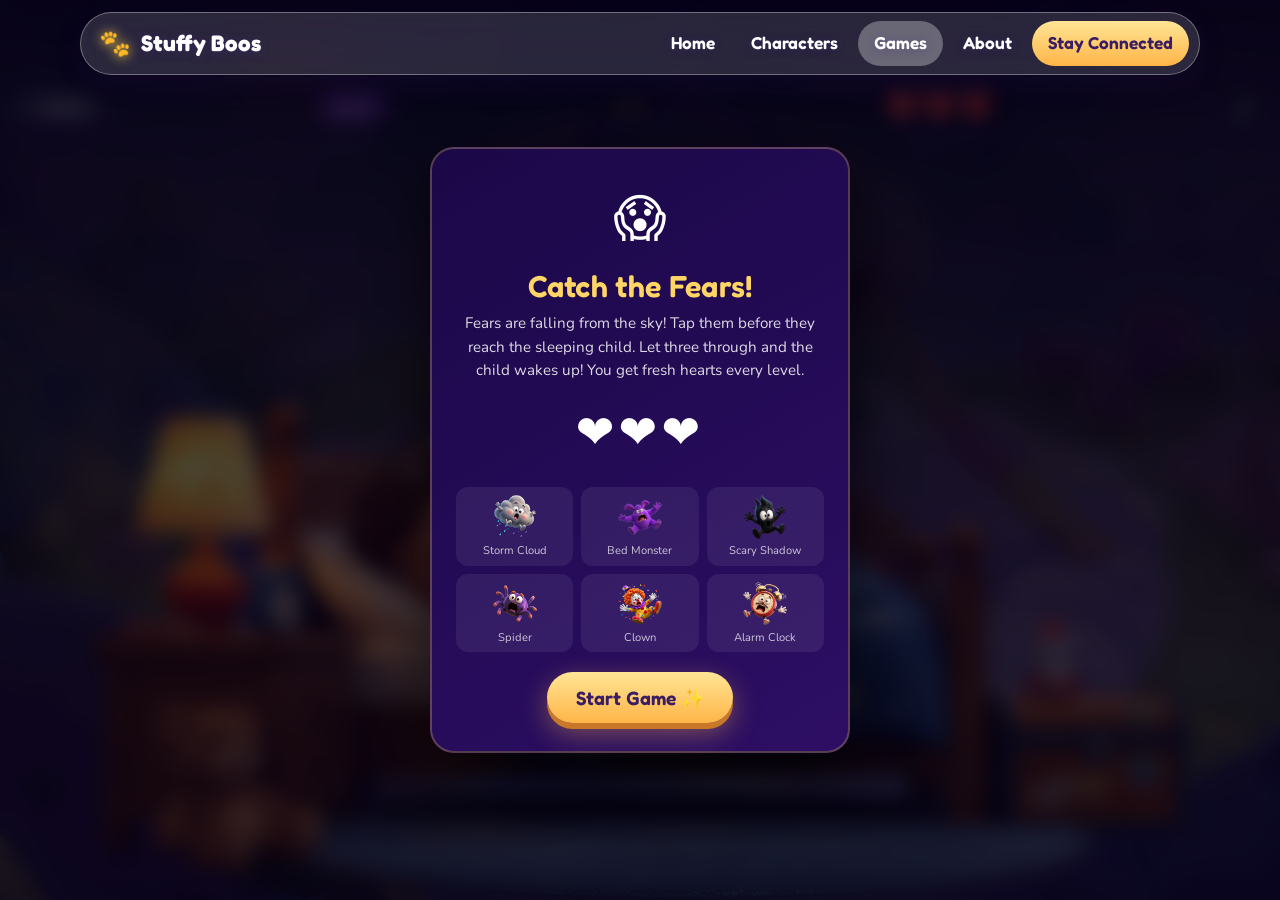
==== commit dc44518e: "update site" ====
--- a/catch-the-fears.html
+++ b/catch-the-fears.html
@@ -458,12 +458,12 @@
 
   // ── Config ─────────────────────────────────────────────────────
   const FEARS = [
-    { id:'storm',       src:'images/fears-game/storm.webp',       label:'Storm Cloud' },
-    { id:'clothes',     src:'images/fears-game/clothes.webp',     label:'Creepy Coat' },
-    { id:'bed-monster', src:'images/fears-game/bed-monster.webp', label:'Bed Monster' },
-    { id:'door',        src:'images/fears-game/door.webp',        label:'Creaking Door' },
-    { id:'lightbulb',   src:'images/fears-game/lightbulb.webp',   label:'Flickering Light' },
-    { id:'shadow',      src:'images/fears-game/shadow.webp',      label:'Scary Shadow' },
+    { id:'storm',       src:'images/fears-game/storm-fall.webp',       label:'Storm Cloud' },
+    { id:'bed-monster', src:'images/fears-game/bed-monster-fall.webp', label:'Bed Monster' },
+    { id:'shadow',      src:'images/fears-game/shadow-fall.webp',      label:'Scary Shadow' },
+    { id:'spider',      src:'images/fears-game/spider-fall.webp',      label:'Spider' },
+    { id:'clown',       src:'images/fears-game/clown-fall.webp',       label:'Clown' },
+    { id:'alarm',       src:'images/fears-game/alarm-fall.webp',       label:'Alarm Clock' },
   ];
 
   // Child state images: index 0 = peaceful (3 lives), 3 = scared/awake (0 lives)
--- a/css/styles.css
+++ b/css/styles.css
@@ -545,10 +545,10 @@
    Games menu (games.html): one big card per game
    ========================================================== */
 .game-picks {
-  list-style: none; padding: 0; margin: 2.5rem auto 0; max-width: 1180px;
-  display: grid; grid-template-columns: repeat(3, 1fr); gap: clamp(1.25rem, 3vw, 2rem);
-}
-@media (max-width: 960px) { .game-picks { grid-template-columns: 1fr; max-width: 460px; } }
+  list-style: none; padding: 0; margin: 2.5rem auto 0; max-width: 960px;
+  display: grid; grid-template-columns: repeat(2, 1fr); gap: clamp(1.25rem, 3vw, 2rem);
+}
+@media (max-width: 760px) { .game-picks { grid-template-columns: 1fr; max-width: 460px; } }
 
 .game-pick {
   display: flex; flex-direction: column; height: 100%;
@@ -568,6 +568,8 @@
   background: linear-gradient(160deg, #fff8ec, #ffe6f3 60%, #ece3ff);
 }
 .game-pick__art--peek img { width: 50%; height: 100%; object-fit: cover; mix-blend-mode: multiply; }
+/* the new Peek art is transparent and wider, so show all of her (binoculars included) rather than cropping */
+.game-pick__art--peek img:first-child { height: 94%; object-fit: contain; object-position: 50% 100%; }
 /* fears game: dark night sky with transparent WebP fear images */
 .game-pick__art--fears {
   display: flex; justify-content: center; align-items: flex-end; gap: 1rem;
@@ -577,6 +579,7 @@
 .game-pick__art--fears img { width: 36%; max-height: 80%; object-fit: contain; filter: drop-shadow(0 4px 12px rgba(0,0,0,.6)); }
 
 /* Fear Finder: the dark bedroom, with a telescope circle revealing the sleepyhead */
+.game-pick__art--dream img { width: 100%; height: 100%; object-fit: cover; object-position: 50% 60%; }
 .game-pick__art--finder img { width: 100%; height: 100%; object-fit: cover; object-position: 40% 55%; }
 .game-pick__art--finder::after {
   content: ""; position: absolute; inset: 0;
